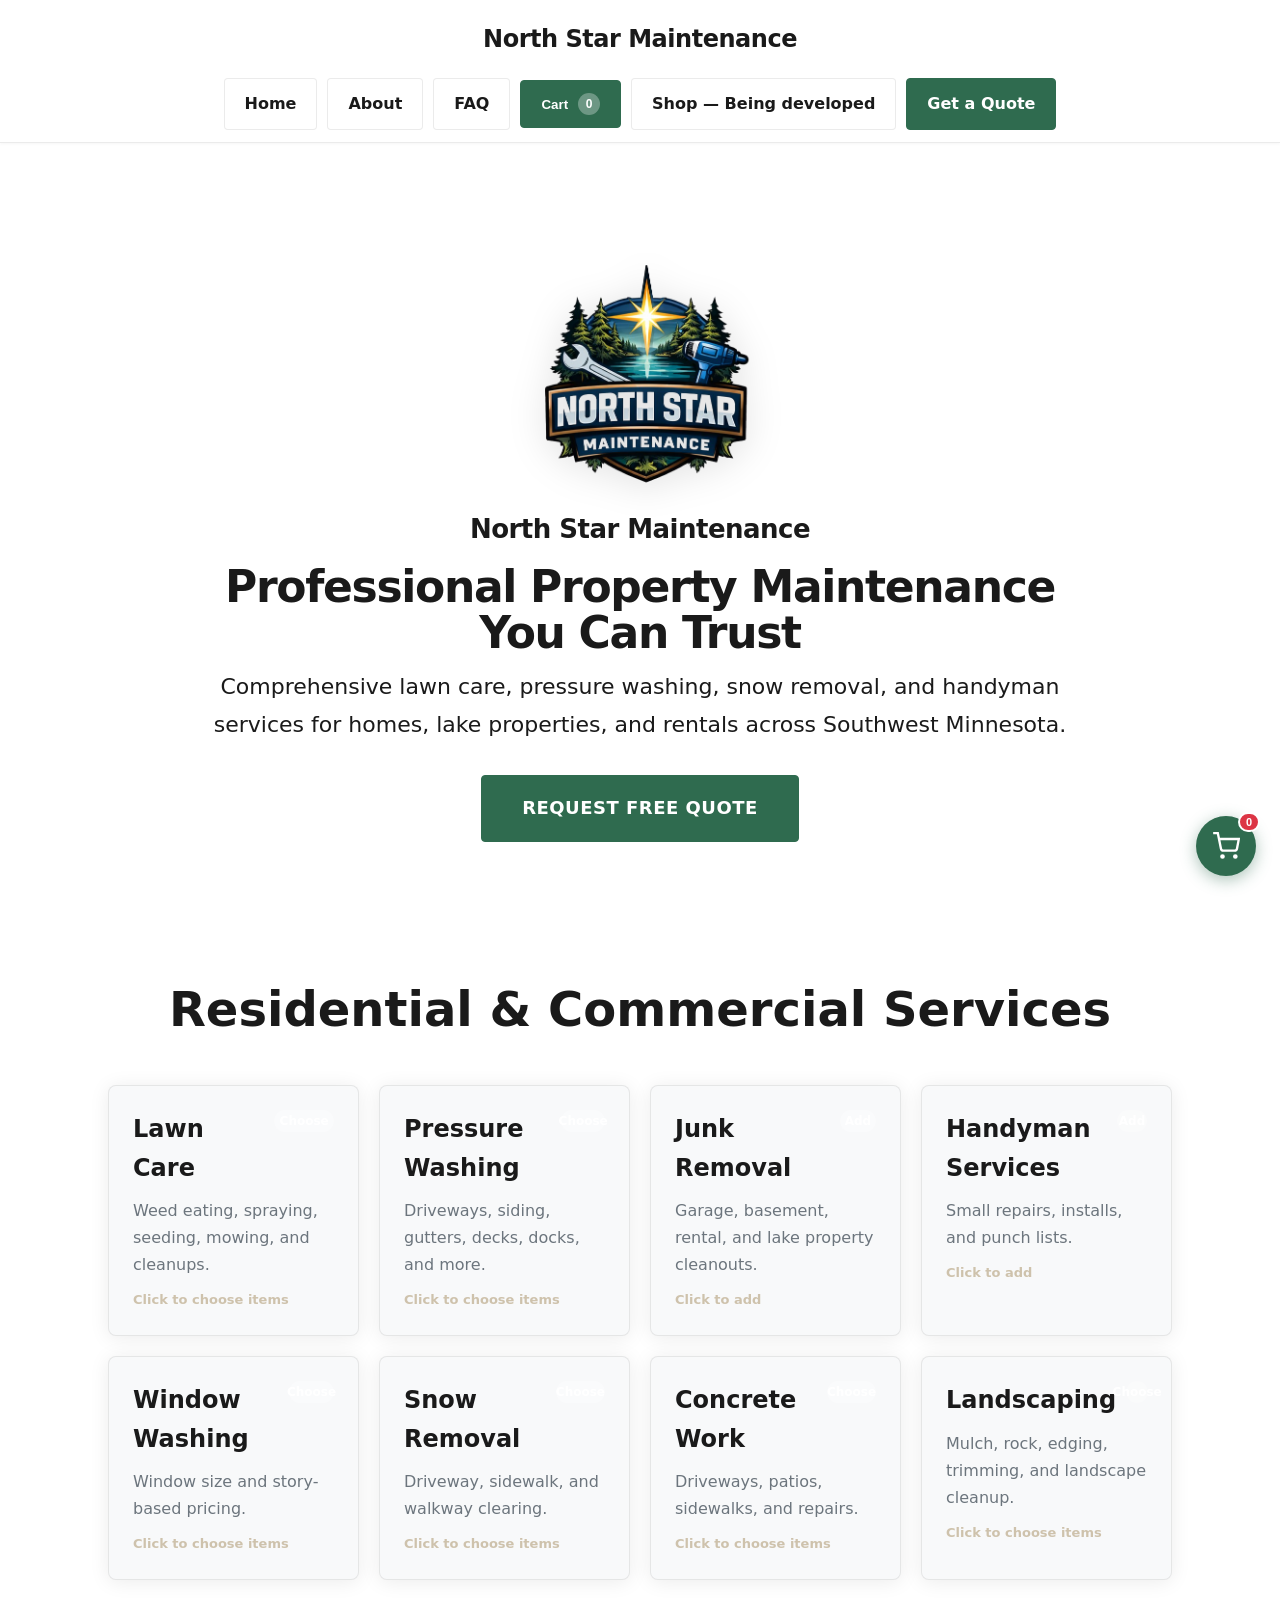
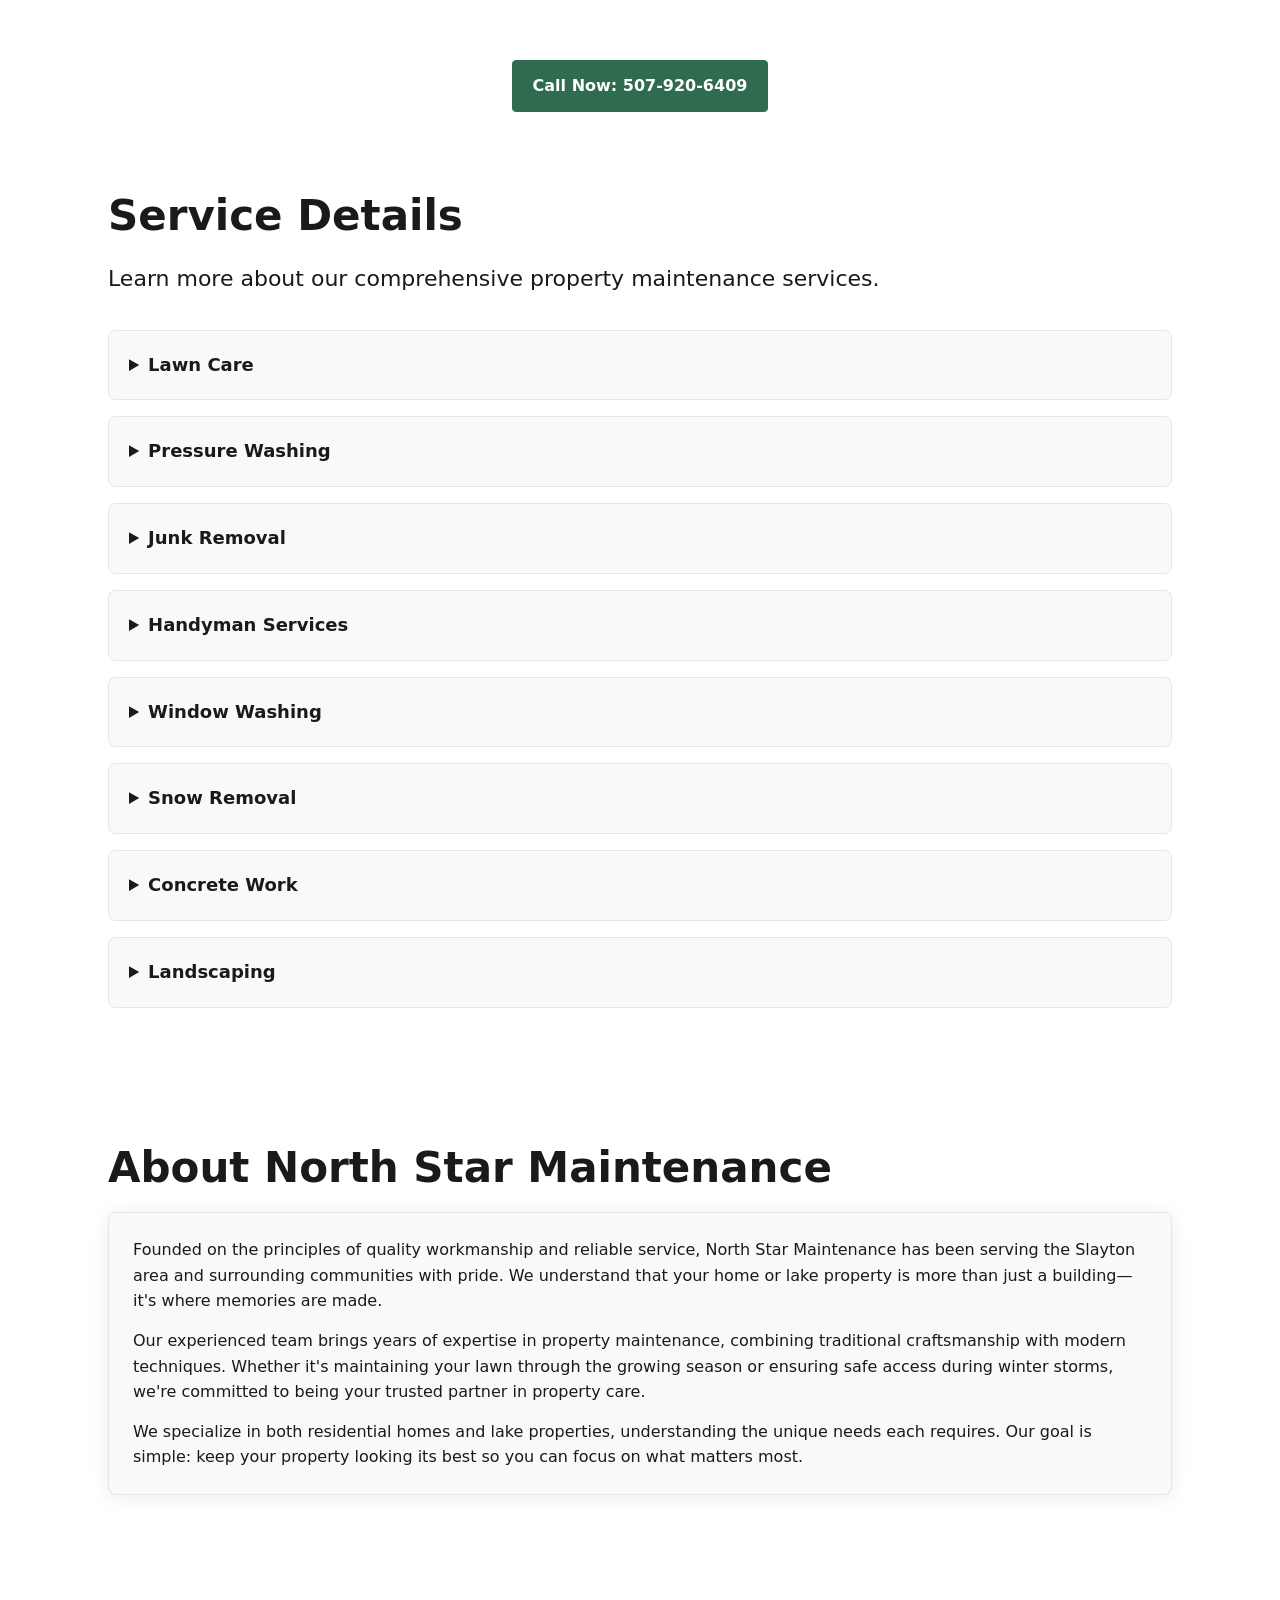
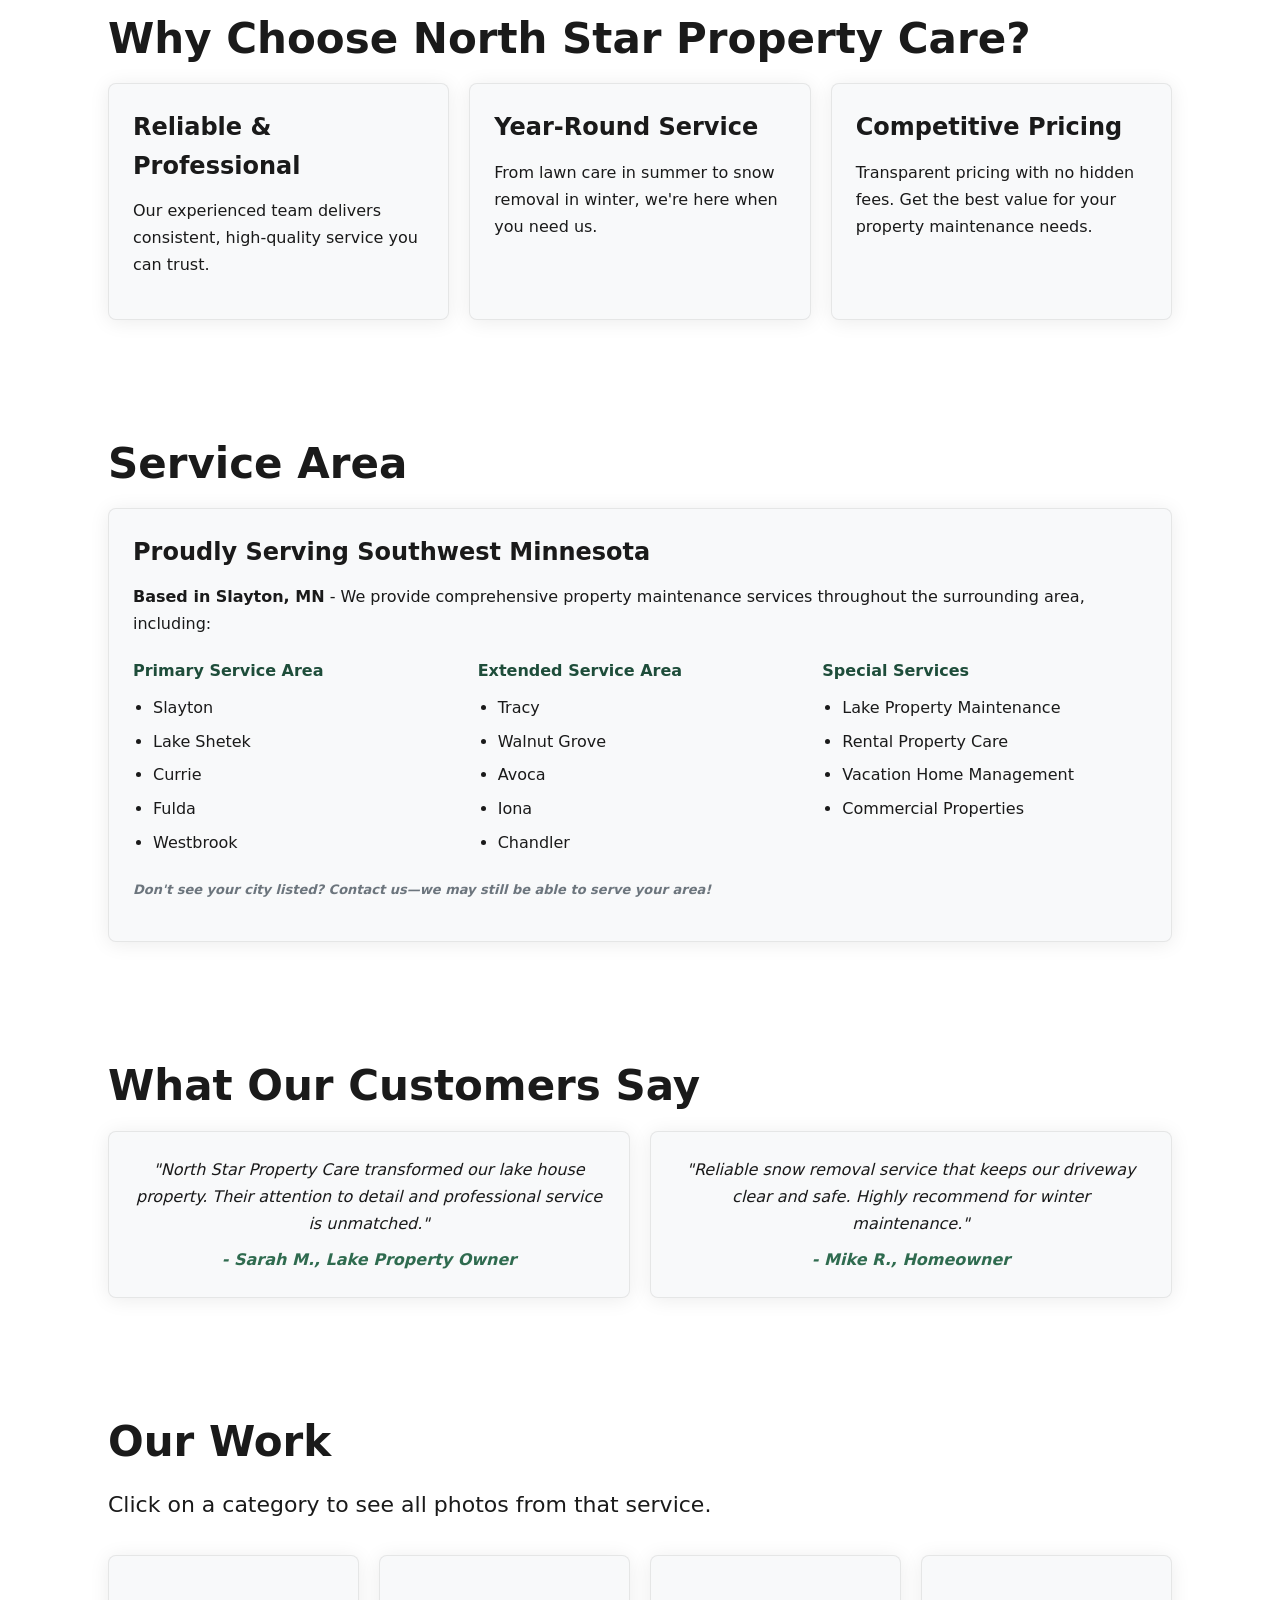
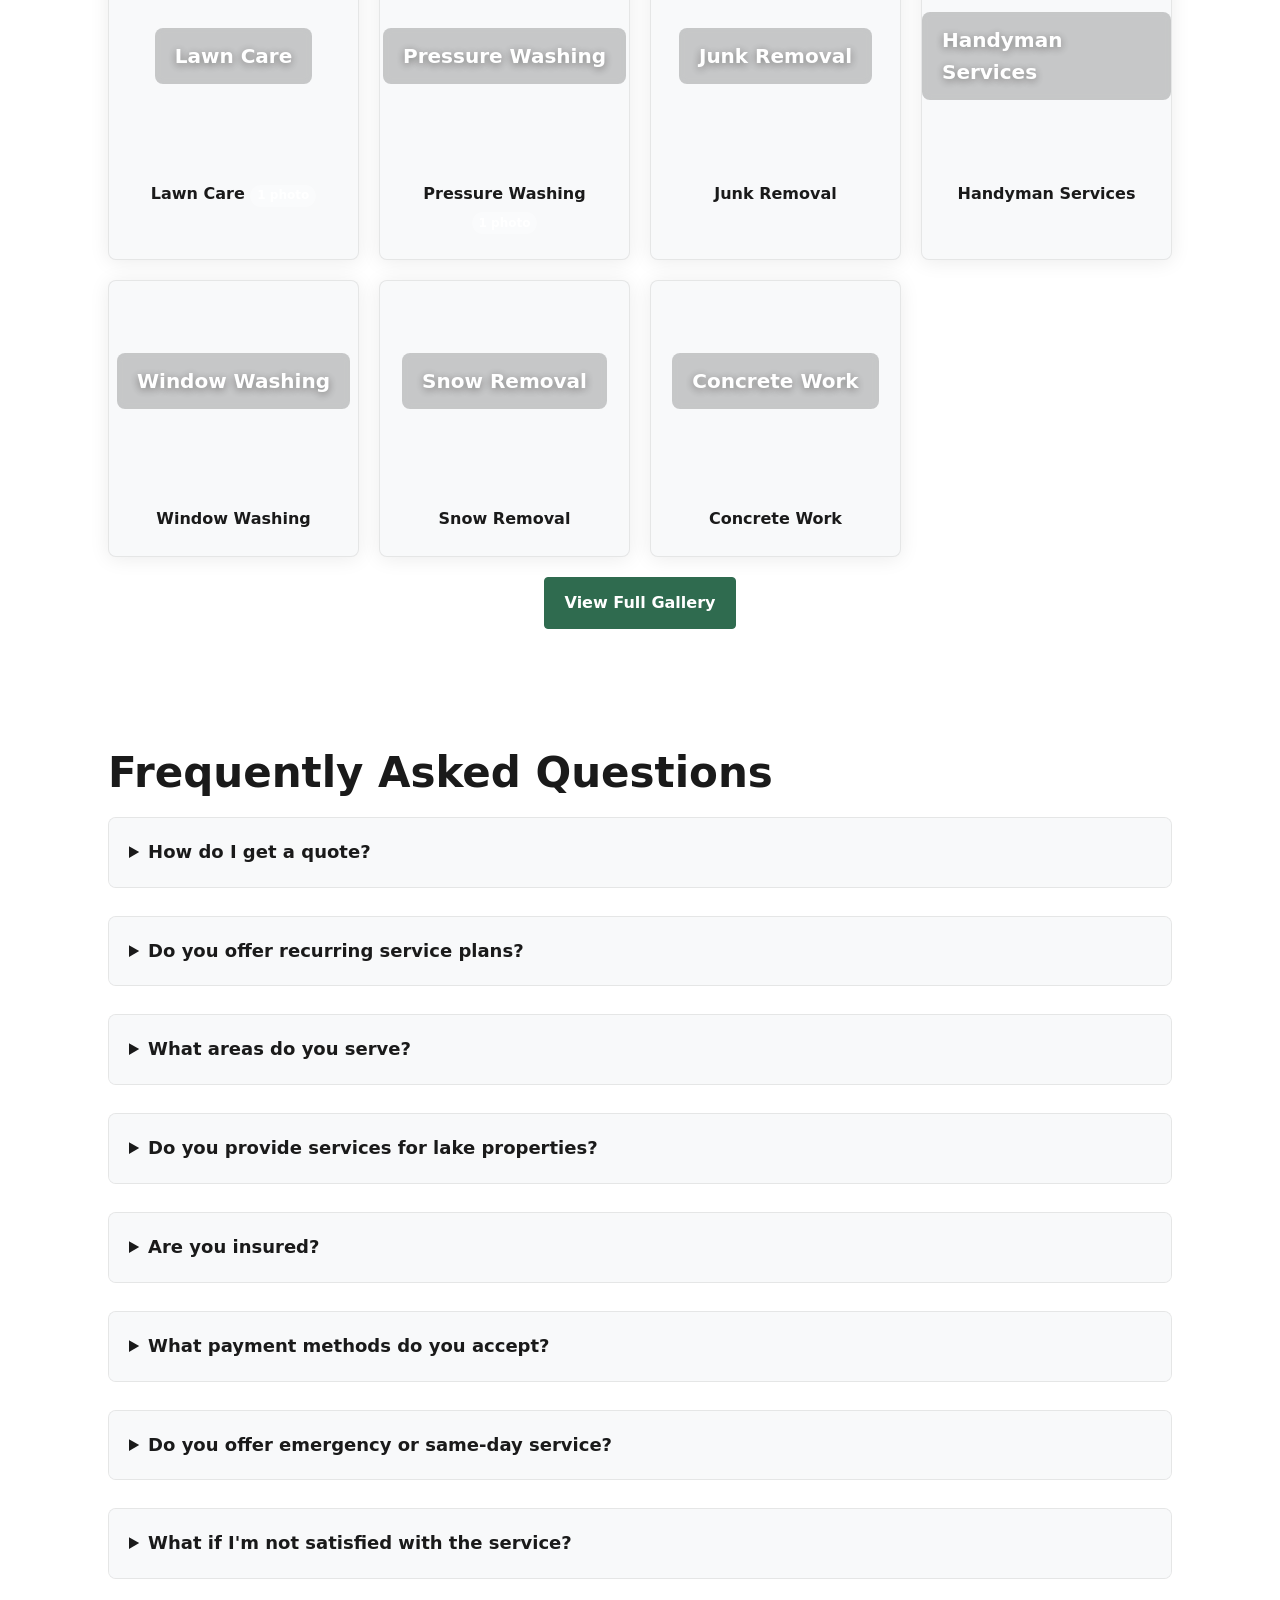
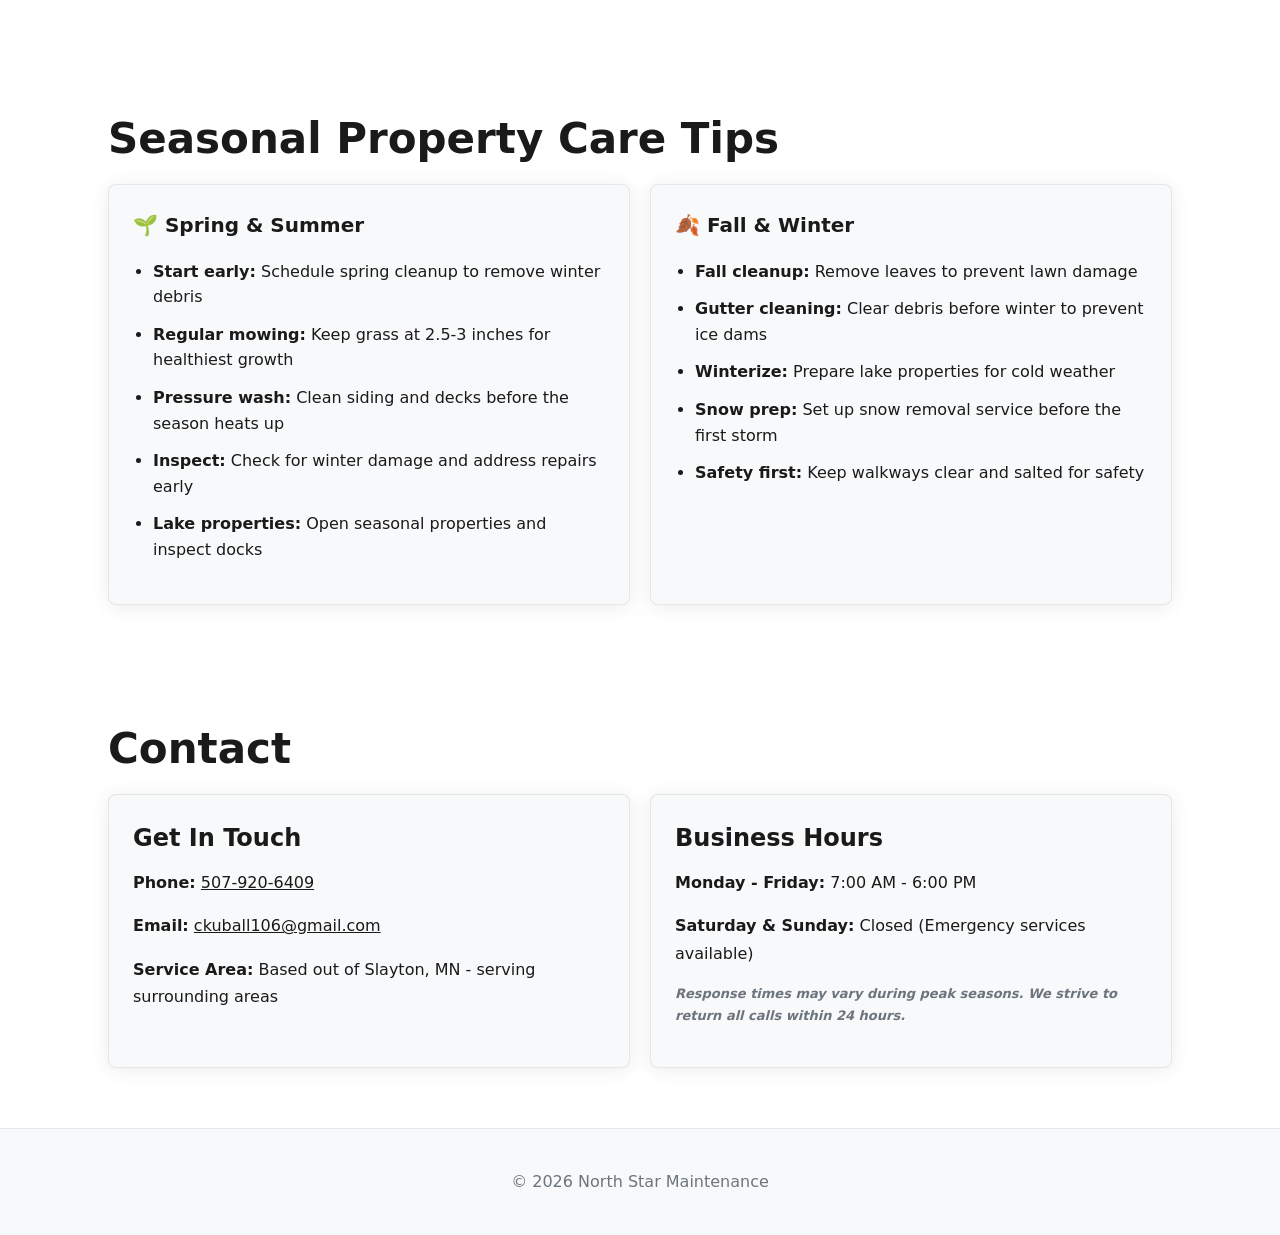
==== index.html @ 7f51f893 "Increase line item slots from 8 to 12" ====
<!doctype html>
<html lang="en">
<head>
  <meta charset="utf-8" />
  <meta name="viewport" content="width=device-width,initial-scale=1,maximum-scale=5,user-scalable=yes" />
  <title>North Star Maintenance</title>

  <link rel="stylesheet" href="./styles.css">
</head>
<body>

  <!-- PASTE YOUR HTML BODY CONTENT HERE -->
  <!-- Everything from <header> to </footer> -->
<header class="nav">
  <div class="wrap nav-inner">
    <a class="brand" href="index.html">
      <span>North Star Maintenance</span>
    </a>
    <button class="mobile-menu-btn" id="mobileMenuBtn" aria-label="Toggle menu">
      <span></span>
      <span></span>
      <span></span>
    </button>
  </div>
  <div class="wrap">
    <div class="nav-actions" id="navActions">
      <a class="btn" href="index.html">Home</a>
      <a class="btn" href="about.html">About</a>
      <a class="btn" href="faq.html">FAQ</a>
      <button class="btn" id="cartBtn" type="button">
        Cart <span class="badge" id="cartCount">0</span>
      </button>
      <span class="btn disabled" title="Shop temporarily unavailable">Shop — Being developed</span>
      <a class="btn primary" href="#services">Get a Quote</a>
    </div>
  </div>
</header>

<main class="wrap">
  <section class="hero">
    <div class="hero-brand">
      <img class="hero-logo" src="logo.png" alt="North Star Maintenance logo">
      <div class="hero-name">North Star Maintenance</div>
    </div>
    <h1>Professional Property Maintenance You Can Trust</h1>
    <p class="sub">
      Comprehensive lawn care, pressure washing, snow removal, and handyman services for homes, lake properties, and rentals across Southwest Minnesota.
    </p>
    <a class="btn primary cta-large" href="#services">Request Free Quote</a>
  </section>

  <section id="services">
    <h2 class="section-title">Residential & Commercial Services</h2>
    
    <div class="grid3">
      <div class="card service-card" data-service="Lawn Care" data-menu="lawn">
        <div class="service-top">
          <h3>Lawn Care</h3>
          <span class="badge">Choose</span>
        </div>
        <p class="service-desc">Weed eating, spraying, seeding, mowing, and cleanups.</p>
        <div class="service-hint">Click to choose items</div>
      </div>

      <div class="card service-card" data-service="Pressure Washing" data-menu="pressure">
        <div class="service-top">
          <h3>Pressure Washing</h3>
          <span class="badge">Choose</span>
        </div>
        <p class="service-desc">Driveways, siding, gutters, decks, docks, and more.</p>
        <div class="service-hint">Click to choose items</div>
      </div>

      <div class="card service-card" data-service="Junk Removal">
        <div class="service-top">
          <h3>Junk Removal</h3>
          <span class="badge">Add</span>
        </div>
        <p class="service-desc">Garage, basement, rental, and lake property cleanouts.</p>
        <div class="service-hint">Click to add</div>
      </div>

      <div class="card service-card" data-service="Handyman Services" data-requires-note="true">
        <div class="service-top">
          <h3>Handyman Services</h3>
          <span class="badge">Add</span>
        </div>
        <p class="service-desc">Small repairs, installs, and punch lists.</p>
        <div class="service-hint">Click to add</div>
      </div>

      <div class="card service-card" data-service="Window Washing" data-menu="windows">
        <div class="service-top">
          <h3>Window Washing</h3>
          <span class="badge">Choose</span>
        </div>
        <p class="service-desc">Window size and story-based pricing.</p>
        <div class="service-hint">Click to choose items</div>
      </div>

      <div class="card service-card" data-service="Snow Removal" data-menu="snow">
        <div class="service-top">
          <h3>Snow Removal</h3>
          <span class="badge">Choose</span>
        </div>
        <p class="service-desc">Driveway, sidewalk, and walkway clearing.</p>
        <div class="service-hint">Click to choose items</div>
      </div>

      <div class="card service-card" data-service="Concrete Work" data-menu="concrete">
        <div class="service-top">
          <h3>Concrete Work</h3>
          <span class="badge">Choose</span>
        </div>
        <p class="service-desc">Driveways, patios, sidewalks, and repairs.</p>
        <div class="service-hint">Click to choose items</div>
      </div>

      <div class="card service-card" data-service="Landscaping" data-menu="landscaping">
        <div class="service-top">
          <h3>Landscaping</h3>
          <span class="badge">Choose</span>
        </div>
        <p class="service-desc">Mulch, rock, edging, trimming, and landscape cleanup.</p>
        <div class="service-hint">Click to choose items</div>
      </div>
    </div>
  </section>

  <div class="wrap" style="text-align:center; padding:20px 0;">
    <a href="tel:507-920-6409" class="btn primary">Call Now: 507-920-6409</a>
  </div>

  <section id="service-details">
    <h2>Service Details</h2>
    <p class="sub">Learn more about our comprehensive property maintenance services.</p>
    
    <details class="service-detail">
      <summary>Lawn Care</summary>
      <div class="detail-content">
        <p>Our lawn care services are designed to keep your property looking pristine throughout the growing season. We offer:</p>
        <ul>
          <li><strong>Weed Eating:</strong> Precise trimming around edges, trees, docks, and hard-to-reach areas to maintain clean lines. <span class="muted">Starting at $35</span></li>
          <li><strong>Spraying:</strong> Targeted weed control and fertilization to promote healthy turf growth. <span class="muted">Starting at $45</span></li>
          <li><strong>Seeding:</strong> Overseeding and patch repair to thicken and improve your lawn's appearance. <span class="muted">Starting at $85</span></li>
          <li><strong>Mowing:</strong> Professional mowing with optional edging for a polished finish.</li>
          <li><strong>Trimming & Edging:</strong> Crisp lines along sidewalks, driveways, and landscaping beds. <span class="muted">Starting at $30</span></li>
          <li><strong>Spring/Fall Cleanup:</strong> Removal of leaves, sticks, and seasonal debris. <span class="muted">Starting at $120</span></li>
        </ul>
      </div>
    </details>

    <details class="service-detail">
      <summary>Pressure Washing</summary>
      <div class="detail-content">
        <p>Restore the beauty of your property's exterior surfaces with our professional pressure washing services:</p>
        <ul>
          <li><strong>Driveway Washing:</strong> Remove dirt, oil stains, and grime from concrete and asphalt surfaces.</li>
          <li><strong>House Washing:</strong> Gentle cleaning of siding to remove dirt and mildew buildup.</li>
          <li><strong>Gutter Cleaning:</strong> Clear leaves and debris to prevent water damage and maintain proper drainage.</li>
          <li><strong>Deck/Patio Washing:</strong> Refresh outdoor living spaces for a clean, inviting appearance.</li>
          <li><strong>Sidewalks & Steps:</strong> Improve safety and appearance of walkways.</li>
          <li><strong>Dock/Boathouse Washing:</strong> Specialized cleaning for lakefront properties.</li>
        </ul>
      </div>
    </details>

    <details class="service-detail">
      <summary>Junk Removal</summary>
      <div class="detail-content">
        <p>We provide efficient junk removal services for residential and commercial properties:</p>
        <ul>
          <li><strong>Garage Cleanouts:</strong> Clear out accumulated items and create organized storage space.</li>
          <li><strong>Basement Cleanouts:</strong> Remove clutter and prepare spaces for better use.</li>
          <li><strong>Rental Property Cleanouts:</strong> Thorough cleaning between tenants.</li>
          <li><strong>Lake Property Cleanouts:</strong> Specialized service for seasonal and year-round lake homes.</li>
        </ul>
        <p>Available in multiple load sizes: Small Load ($125), ¼ Truck ($195), ½ Truck ($325), ¾ Truck ($475), Full Truck ($625).</p>
      </div>
    </details>

    <details class="service-detail">
      <summary>Handyman Services</summary>
      <div class="detail-content">
        <p>Our skilled handymen handle a wide range of repair and installation projects:</p>
        <ul>
          <li><strong>Small Repairs:</strong> Fix leaky faucets, doors, windows, and other household issues.</li>
          <li><strong>Installations:</strong> Shelves, fixtures, hardware, and home improvements.</li>
          <li><strong>Punch Lists:</strong> Complete final touches on new construction or renovations.</li>
        </ul>
        <p>Please provide details of your project when requesting a quote.</p>
      </div>
    </details>

    <details class="service-detail">
      <summary>Window Washing</summary>
      <div class="detail-content">
        <p>Crystal clear windows enhance your home's appearance and let in more natural light:</p>
        <ul>
          <li><strong>Interior & Exterior Cleaning:</strong> Thorough cleaning of all window surfaces.</li>
          <li><strong>Screen Cleaning:</strong> Remove dust and debris from window screens.</li>
          <li><strong>Track Cleaning:</strong> Clear tracks and frames for smooth operation.</li>
        </ul>
        <p>Pricing based on window size and story: Small ($8-12), Medium ($12-16), Large/Picture ($18-26).</p>
      </div>
    </details>

    <details class="service-detail">
      <summary>Snow Removal</summary>
      <div class="detail-content">
        <p>Keep your property safe and accessible during winter with our snow removal services:</p>
        <ul>
          <li><strong>Driveway Clearing:</strong> Prompt removal of snow to ensure safe access.</li>
          <li><strong>Sidewalk Clearing:</strong> Clear pathways for pedestrian safety.</li>
          <li><strong>Salting:</strong> Apply ice melt to prevent slippery conditions.</li>
        </ul>
        <p>Starting prices: Driveway ($50), Sidewalks ($30), Salting ($25).</p>
      </div>
    </details>

    <details class="service-detail">
      <summary>Concrete Work</summary>
      <div class="detail-content">
        <p>Professional concrete services for residential and commercial properties:</p>
        <ul>
          <li><strong>Driveway Installation:</strong> New concrete driveways with proper grading and reinforcement. <span class="muted">Starting at $9/sq ft</span></li>
          <li><strong>Patio Installation:</strong> Custom concrete patios for outdoor living spaces. <span class="muted">Starting at $10/sq ft</span></li>
          <li><strong>Sidewalk Installation:</strong> Durable sidewalks and walkways. <span class="muted">Starting at $8/sq ft</span></li>
          <li><strong>Concrete Repair:</strong> Fix cracks, chips, and damaged sections. <span class="muted">Starting at $7/sq ft</span></li>
          <li><strong>Concrete Sealing:</strong> Apply protective sealant to help prevent moisture damage, stains, and surface wear. <span class="muted">Starting at $2/sq ft</span></li>
          <li><strong>Concrete Overlay:</strong> Apply decorative overlay to existing concrete surfaces. <span class="muted">Starting at $12/sq ft</span></li>
          <li><strong>Steps/Stairs:</strong> Safe and sturdy concrete steps and stairways. <span class="muted">Starting at $15/sq ft</span></li>
        </ul>
        <p>Pricing varies by project size and scope. Contact us for a detailed quote based on your specific needs.</p>
      </div>
    </details>

    <details class="service-detail">
      <summary>Landscaping</summary>
      <div class="detail-content">
        <p>Enhance curb appeal and keep your property looking clean with our landscaping services:</p>
        <ul>
          <li><strong>Mulch Installation:</strong> Fresh mulch installation in flower and landscape beds. <span class="muted">Starting at $180</span></li>
          <li><strong>Rock Installation:</strong> Decorative rock installs for low-maintenance bed coverage. <span class="muted">Starting at $250</span></li>
          <li><strong>Bed Edging:</strong> Sharp, defined edges for beds and borders. <span class="muted">Starting at $120</span></li>
          <li><strong>Shrub Trimming:</strong> Shape and trim shrubs to keep plants healthy and neat. <span class="muted">Starting at $95</span></li>
          <li><strong>Bush / Shrub Removal:</strong> Remove overgrown or unwanted shrubs with cleanup included. <span class="muted">Starting at $140</span></li>
          <li><strong>Small Tree Trimming:</strong> Prune and shape smaller trees for safety and appearance. <span class="muted">Starting at $125</span></li>
          <li><strong>Landscape Cleanup:</strong> Remove leaves, sticks, and debris from beds, walkways, and hardscape. <span class="muted">Starting at $110</span></li>
        </ul>
        <p>Pricing varies based on bed size, material type, and plant density. Contact us for a detailed quote.</p>
      </div>
    </details>
  </section>

  <section id="about">
    <h2>About North Star Maintenance</h2>
    <div class="card">
      <p>Founded on the principles of quality workmanship and reliable service, North Star Maintenance has been serving the Slayton area and surrounding communities with pride. We understand that your home or lake property is more than just a building—it's where memories are made.</p>
      <p>Our experienced team brings years of expertise in property maintenance, combining traditional craftsmanship with modern techniques. Whether it's maintaining your lawn through the growing season or ensuring safe access during winter storms, we're committed to being your trusted partner in property care.</p>
      <p>We specialize in both residential homes and lake properties, understanding the unique needs each requires. Our goal is simple: keep your property looking its best so you can focus on what matters most.</p>
    </div>
  </section>

  <section id="why-choose">
    <h2>Why Choose North Star Property Care?</h2>
    <div class="grid3">
      <div class="card">
        <h3>Reliable & Professional</h3>
        <p>Our experienced team delivers consistent, high-quality service you can trust.</p>
      </div>
      <div class="card">
        <h3>Year-Round Service</h3>
        <p>From lawn care in summer to snow removal in winter, we're here when you need us.</p>
      </div>
      <div class="card">
        <h3>Competitive Pricing</h3>
        <p>Transparent pricing with no hidden fees. Get the best value for your property maintenance needs.</p>
      </div>
    </div>
  </section>

  <section id="service-area">
    <h2>Service Area</h2>
    <div class="card">
      <h3 style="margin-top:0">Proudly Serving Southwest Minnesota</h3>
      <p><strong>Based in Slayton, MN</strong> - We provide comprehensive property maintenance services throughout the surrounding area, including:</p>
      <div class="grid3" style="margin-top:20px">
        <div>
          <h4 style="color: var(--brand2); margin: 0 0 8px 0;">Primary Service Area</h4>
          <ul style="margin:0; padding-left: 20px;">
            <li>Slayton</li>
            <li>Lake Shetek</li>
            <li>Currie</li>
            <li>Fulda</li>
            <li>Westbrook</li>
          </ul>
        </div>
        <div>
          <h4 style="color: var(--brand2); margin: 0 0 8px 0;">Extended Service Area</h4>
          <ul style="margin:0; padding-left: 20px;">
            <li>Tracy</li>
            <li>Walnut Grove</li>
            <li>Avoca</li>
            <li>Iona</li>
            <li>Chandler</li>
          </ul>
        </div>
        <div>
          <h4 style="color: var(--brand2); margin: 0 0 8px 0;">Special Services</h4>
          <ul style="margin:0; padding-left: 20px;">
            <li>Lake Property Maintenance</li>
            <li>Rental Property Care</li>
            <li>Vacation Home Management</li>
            <li>Commercial Properties</li>
          </ul>
        </div>
      </div>
      <p style="margin-top:20px; font-style:italic;" class="muted">Don't see your city listed? Contact us—we may still be able to serve your area!</p>
    </div>
  </section>

  <section id="testimonials">
    <h2>What Our Customers Say</h2>
    <div class="grid2">
      <div class="card testimonial">
        <p>"North Star Property Care transformed our lake house property. Their attention to detail and professional service is unmatched."</p>
        <cite>- Sarah M., Lake Property Owner</cite>
      </div>
      <div class="card testimonial">
        <p>"Reliable snow removal service that keeps our driveway clear and safe. Highly recommend for winter maintenance."</p>
        <cite>- Mike R., Homeowner</cite>
      </div>
    </div>
  </section>

  <section id="gallery">
    <h2>Our Work</h2>
    <p class="sub">Click on a category to see all photos from that service.</p>
    <div class="grid3" id="galleryGrid">
      <!-- Category cards load dynamically here -->
    </div>
    <div style="text-align:center; margin-top:20px;">
      <a href="gallery.html" class="btn primary">View Full Gallery</a>
    </div>
  </section>

  <section id="faq">
    <h2>Frequently Asked Questions</h2>
    <div class="faq-list">
      <details class="service-detail">
        <summary>How do I get a quote?</summary>
        <div class="detail-content">
          <p>Getting a quote is easy! Simply select the services you need from our Services section, add them to your cart, and submit a quote request. You can also call us directly at <a href="tel:507-920-6409">507-920-6409</a> to discuss your needs.</p>
        </div>
      </details>

      <details class="service-detail">
        <summary>Do you offer recurring service plans?</summary>
        <div class="detail-content">
          <p>Yes! We offer weekly, bi-weekly, and monthly service plans for lawn care and other maintenance services. Recurring plans come with discounted rates—up to 15% off for weekly service.</p>
        </div>
      </details>

      <details class="service-detail">
        <summary>What areas do you serve?</summary>
        <div class="detail-content">
          <p>We're based in Slayton, MN and serve the surrounding communities including Lake Shetek, Currie, Fulda, Westbrook, Tracy, and more. Contact us to confirm service availability in your area.</p>
        </div>
      </details>

      <details class="service-detail">
        <summary>Do you provide services for lake properties?</summary>
        <div class="detail-content">
          <p>Absolutely! We specialize in lake property maintenance including dock washing, shoreline cleanup, seasonal opening/closing services, and regular upkeep for vacation homes.</p>
        </div>
      </details>

      <details class="service-detail">
        <summary>Are you insured?</summary>
        <div class="detail-content">
          <p>Yes, North Star Maintenance is fully insured for your peace of mind. We take safety seriously and maintain comprehensive liability coverage.</p>
        </div>
      </details>

      <details class="service-detail">
        <summary>What payment methods do you accept?</summary>
        <div class="detail-content">
          <p>We accept cash, checks, and major credit cards. Payment is typically due upon completion of service, though we can arrange other terms for recurring customers.</p>
        </div>
      </details>

      <details class="service-detail">
        <summary>Do you offer emergency or same-day service?</summary>
        <div class="detail-content">
          <p>We understand emergencies happen! While we can't always guarantee same-day service, we do our best to accommodate urgent requests. Call us at <a href="tel:507-920-6409">507-920-6409</a> and we'll work with you.</p>
        </div>
      </details>

      <details class="service-detail">
        <summary>What if I'm not satisfied with the service?</summary>
        <div class="detail-content">
          <p>Your satisfaction is our priority. If you're not completely happy with our work, please let us know within 48 hours and we'll make it right—guaranteed.</p>
        </div>
      </details>
    </div>
  </section>

  <section id="seasonal-tips">
    <h2>Seasonal Property Care Tips</h2>
    <div class="grid2">
      <div class="card">
        <h3>🌱 Spring & Summer</h3>
        <ul>
          <li><strong>Start early:</strong> Schedule spring cleanup to remove winter debris</li>
          <li><strong>Regular mowing:</strong> Keep grass at 2.5-3 inches for healthiest growth</li>
          <li><strong>Pressure wash:</strong> Clean siding and decks before the season heats up</li>
          <li><strong>Inspect:</strong> Check for winter damage and address repairs early</li>
          <li><strong>Lake properties:</strong> Open seasonal properties and inspect docks</li>
        </ul>
      </div>
      <div class="card">
        <h3>🍂 Fall & Winter</h3>
        <ul>
          <li><strong>Fall cleanup:</strong> Remove leaves to prevent lawn damage</li>
          <li><strong>Gutter cleaning:</strong> Clear debris before winter to prevent ice dams</li>
          <li><strong>Winterize:</strong> Prepare lake properties for cold weather</li>
          <li><strong>Snow prep:</strong> Set up snow removal service before the first storm</li>
          <li><strong>Safety first:</strong> Keep walkways clear and salted for safety</li>
        </ul>
      </div>
    </div>
  </section>

  <!-- Service selection modal -->
  <div class="modal-backdrop" id="modalBackdrop"></div>

  <div class="modal" id="serviceModal">
    <div class="modal-head">
      <b id="modalTitle">Choose items</b>
      <button class="iconbtn" id="modalClose" title="Close - your selections will be saved in the cart">✕</button>
    </div>
    <div class="modal-body">
      <p class="muted" id="modalSubtitle"></p>
      <div class="modal-grid" id="modalGrid"></div>
    </div>
    <div class="modal-foot">
      <div class="muted">You can add multiple items.</div>
      <button class="btn" id="modalViewCart">View Cart</button>
    </div>
  </div>

  <!-- Quote Request Modal -->
  <div class="modal" id="quoteModal">
    <div class="modal-head">
      <b>Request a Quote</b>
      <button class="iconbtn" id="quoteClose" title="Close quote form">✕</button>
    </div>
    <div class="modal-body">
      <form id="quoteForm" action="https://formspree.io/f/mdapogko" method="POST">
        <div class="form-group">
          <label for="qFirstName">First Name *</label>
          <input type="text" id="qFirstName" name="first_name" required>
        </div>
        <div class="form-group">
          <label for="qLastName">Last Name *</label>
          <input type="text" id="qLastName" name="last_name" required>
        </div>
        <div class="form-group">
          <label for="qPhone">Phone *</label>
          <input type="tel" id="qPhone" name="phone" required>
        </div>
        <div class="form-group">
          <label for="qEmail">Email</label>
          <input type="email" id="qEmail" name="email">
        </div>
        <div class="form-group">
          <label for="qAddress">Address</label>
          <input type="text" id="qAddress" name="address">
        </div>
        <div class="form-group">
          <label for="qCity">City</label>
          <input type="text" id="qCity" name="city">
        </div>
        <div class="form-group">
          <label for="qState">State</label>
          <input type="text" id="qState" name="state">
        </div>
        <div class="form-group">
          <label for="qDate">Preferred Service Date *</label>
          <input type="date" id="qDate" name="preferred_date" required>
        </div>
        <div class="form-group">
          <label for="qTime">Preferred Time</label>
          <select id="qTime" name="preferred_time">
            <option value="">Any time</option>
            <option value="Morning (8am–12pm)">Morning (8am–12pm)</option>
            <option value="Afternoon (12pm–5pm)">Afternoon (12pm–5pm)</option>
            <option value="Evening (5pm–7pm)">Evening (5pm–7pm)</option>
          </select>
        </div>
        <div class="form-group">
          <label for="qExtra">Extra Notes</label>
          <textarea id="qExtra" name="extra"></textarea>
        </div>
        <!-- Hidden fields -->
        <input type="hidden" name="cart" id="cartData">
        <input type="hidden" name="name" id="qName">
        <input type="hidden" name="estimated_total" id="hiddenTotal">
        <!-- Line item fields for each service (1-8) -->
        <input type="hidden" name="name_1" id="hiddenName1">
        <input type="hidden" name="qty_1" id="hiddenQty1">
        <input type="hidden" name="price_1" id="hiddenPrice1">
        <input type="hidden" name="name_2" id="hiddenName2">
        <input type="hidden" name="qty_2" id="hiddenQty2">
        <input type="hidden" name="price_2" id="hiddenPrice2">
        <input type="hidden" name="name_3" id="hiddenName3">
        <input type="hidden" name="qty_3" id="hiddenQty3">
        <input type="hidden" name="price_3" id="hiddenPrice3">
        <input type="hidden" name="name_4" id="hiddenName4">
        <input type="hidden" name="qty_4" id="hiddenQty4">
        <input type="hidden" name="price_4" id="hiddenPrice4">
        <input type="hidden" name="name_5" id="hiddenName5">
        <input type="hidden" name="qty_5" id="hiddenQty5">
        <input type="hidden" name="price_5" id="hiddenPrice5">
        <input type="hidden" name="name_6" id="hiddenName6">
        <input type="hidden" name="qty_6" id="hiddenQty6">
        <input type="hidden" name="price_6" id="hiddenPrice6">
        <input type="hidden" name="name_7" id="hiddenName7">
        <input type="hidden" name="qty_7" id="hiddenQty7">
        <input type="hidden" name="price_7" id="hiddenPrice7">
        <input type="hidden" name="name_8" id="hiddenName8">
        <input type="hidden" name="qty_8" id="hiddenQty8">
        <input type="hidden" name="price_8" id="hiddenPrice8">
        <input type="hidden" name="name_9" id="hiddenName9">
        <input type="hidden" name="qty_9" id="hiddenQty9">
        <input type="hidden" name="price_9" id="hiddenPrice9">
        <input type="hidden" name="name_10" id="hiddenName10">
        <input type="hidden" name="qty_10" id="hiddenQty10">
        <input type="hidden" name="price_10" id="hiddenPrice10">
        <input type="hidden" name="name_11" id="hiddenName11">
        <input type="hidden" name="qty_11" id="hiddenQty11">
        <input type="hidden" name="price_11" id="hiddenPrice11">
        <input type="hidden" name="name_12" id="hiddenName12">
        <input type="hidden" name="qty_12" id="hiddenQty12">
        <input type="hidden" name="price_12" id="hiddenPrice12">
      </form>

      <!-- Success screen shown after submission -->
      <div id="quoteSuccess" style="display:none; text-align:center; padding:24px 12px">
        <div style="font-size:52px; margin-bottom:10px">✅</div>
        <h3 style="margin:0 0 8px">Request Sent!</h3>
        <p id="quoteSuccessMsg" style="margin:0 0 12px; color:var(--muted)">We'll reach out soon to confirm your appointment.</p>
        <a id="jobberContinueBtn" href="#" target="_blank" rel="noopener noreferrer" class="btn" style="display:none; margin-bottom:12px; text-decoration:none">Continue in Jobber</a>
        <br>
        <a id="addToCalBtn" href="#" target="_blank" rel="noopener noreferrer" class="btn primary" style="display:inline-block; margin-bottom:14px; text-decoration:none">📅 Add to Google Calendar</a>
        <br>
        <button class="btn" id="quoteDoneBtn">Done</button>
      </div>
    </div>
    <div class="modal-foot" id="quoteModalFoot">
      <button class="btn" id="quoteCancel">Cancel</button>
      <button class="btn primary" type="submit" form="quoteForm" id="quoteSubmitBtn">Send Request</button>
    </div>
  </div>

  <!-- Note Modal -->
  <!-- Yard Size Modal (shown before frequency for mowing) -->
  <div class="modal" id="yardModal">
    <div class="modal-head">
      <b id="yardTitle">Select Yard Size</b>
      <button class="iconbtn" id="yardClose" title="Close">✕</button>
    </div>
    <div class="modal-body">
      <p class="muted" id="yardSubtitle">Tell us the approximate yard size.</p>
      <div class="yard-options" id="yardOptions">
        <button class="btn yard-btn" data-yard="Small" data-price="45">
          <div>Small <span class="badge">$45</span></div>
          <div class="muted" style="font-size:12px; margin-top:6px">Approx. &lt; 0.25 acres</div>
        </button>

        <button class="btn yard-btn" data-yard="Medium" data-price="65">
          <div>Medium <span class="badge">$65</span></div>
          <div class="muted" style="font-size:12px; margin-top:6px">Approx. 0.25–0.75 acres</div>
        </button>

        <button class="btn yard-btn" data-yard="Large" data-price="95">
          <div>Large <span class="badge">$95</span></div>
          <div class="muted" style="font-size:12px; margin-top:6px">Approx. 0.75–1.5 acres</div>
        </button>

        <button class="btn yard-btn" data-yard="Extra Large" data-price="140">
          <div>Extra Large <span class="badge">$140</span></div>
          <div class="muted" style="font-size:12px; margin-top:6px">Approx. &gt; 1.5 acres</div>
        </button>
      </div>
    </div>
    <div class="modal-foot">
      <button class="btn" id="yardCancel">Cancel</button>
    </div>
  </div>

  <!-- Frequency Modal (for services like Mowing) -->
  <div class="modal" id="freqModal">
    <div class="modal-head">
      <b id="freqTitle">Select Frequency</b>
      <button class="iconbtn" id="freqClose" title="Close">✕</button>
    </div>
    <div class="modal-body">
      <p class="muted" id="freqSubtitle">Choose how often you'd like this service.</p>
      <div class="freq-options" id="freqOptions">
        <button class="btn freq-btn" data-frequency="One Time">One Time</button>

        <button class="btn freq-btn" data-frequency="Weekly">
          <div>Weekly <span class="badge">15% off</span></div>
          <div class="muted" style="font-size:12px; margin-top:6px">Recommended for regular upkeep</div>
        </button>

        <button class="btn freq-btn" data-frequency="Bi-Weekly">
          <div>Bi-Weekly <span class="badge">10% off</span></div>
          <div class="muted" style="font-size:12px; margin-top:6px">Good balance between service and cost</div>
        </button>

        <button class="btn freq-btn" data-frequency="Monthly">Monthly</button>
      </div>
    </div>
    <div class="modal-foot">
      <button class="btn" id="freqCancel">Cancel</button>
    </div>
  </div>

  <!-- Add-ons Modal (weed cutting, spraying, seeding) -->
  <div class="modal" id="addonsModal">
    <div class="modal-head">
      <b id="addonsTitle">Add-ons for Mowing</b>
      <button class="iconbtn" id="addonsClose" title="Close">✕</button>
    </div>
    <div class="modal-body">
      <p class="muted">Select any additional services you'd like added to this mowing visit.</p>
      <div class="addons-list" id="addonsList">
        <label class="addon-row"><input type="checkbox" class="addon-checkbox" data-addon="Weed Eating" data-price="25"> Weed Eating <span class="badge">$25</span></label>
        <label class="addon-row"><input type="checkbox" class="addon-checkbox" data-addon="Spraying" data-price="30"> Spraying <span class="badge">$30</span></label>
        <label class="addon-row"><input type="checkbox" class="addon-checkbox" data-addon="Seeding" data-price="50"> Seeding <span class="badge">$50</span></label>
      </div>
    </div>
    <div class="modal-foot">
      <button class="btn" id="addonsCancel">Skip</button>
      <button class="btn primary" id="addonsConfirm">Add Selected</button>
    </div>
  </div>

  <!-- Square Footage Modal (for concrete work) -->
  <div class="modal" id="sqftModal">
    <div class="modal-head">
      <b id="sqftTitle">Square Footage (Optional)</b>
      <button class="iconbtn" id="sqftClose" title="Close">✕</button>
    </div>
    <div class="modal-body">
      <p class="muted" id="sqftSubtitle">Provide approximate square footage to help us give you a more accurate estimate.</p>
      <div class="form-group">
        <label for="sqftInput">Square Footage (optional)</label>
        <input type="number" id="sqftInput" placeholder="e.g., 500" min="0" style="padding:12px; border-radius:8px; border:1px solid var(--line); background:rgba(255,255,255,.04); color:var(--text); width:100%; font-size:16px;">
        <div class="muted" style="margin-top:8px; font-size:13px;">You can skip this and we'll estimate based on your project details.</div>
      </div>
    </div>
    <div class="modal-foot">
      <button class="btn" id="sqftSkip">Skip</button>
      <button class="btn primary" id="sqftConfirm">Add to Cart</button>
    </div>
  </div>

  <!-- Driveway Size Modal -->
  <div class="modal" id="driveModal">
    <div class="modal-head">
      <b>Driveway Washing — Select Size</b>
      <button class="iconbtn" id="driveClose" title="Close">✕</button>
    </div>
    <div class="modal-body">
      <p class="muted" style="margin-bottom:14px">Choose the option that best matches your driveway. These are starting estimates — final price confirmed on-site.</p>
      <div class="yard-options" id="driveOptions">
        <button class="btn drive-btn" data-size="Single-Car" data-price="60">
          <div>Single-Car <span class="badge">~$60</span></div>
          <div class="muted" style="font-size:12px; margin-top:6px">1 lane wide · approx. 200–400 sq ft</div>
        </button>
        <button class="btn drive-btn" data-size="Double-Car" data-price="90">
          <div>Double-Car <span class="badge">~$90</span></div>
          <div class="muted" style="font-size:12px; margin-top:6px">2 lanes wide · approx. 400–700 sq ft</div>
        </button>
        <button class="btn drive-btn" data-size="Triple-Car / Large" data-price="140">
          <div>Triple-Car / Large <span class="badge">~$140</span></div>
          <div class="muted" style="font-size:12px; margin-top:6px">3 lanes or long run · approx. 700–1,200 sq ft</div>
        </button>
        <button class="btn drive-btn" data-size="Extra Large / Estate" data-price="200">
          <div>Extra Large / Estate <span class="badge">~$200+</span></div>
          <div class="muted" style="font-size:12px; margin-top:6px">Circular, commercial, or oversized · 1,200+ sq ft</div>
        </button>
      </div>
      <p class="muted" style="font-size:12px; margin-top:14px">&#9432; Prices may vary for heavy oil stains, sealing, or extra-long driveways.</p>
    </div>
    <div class="modal-foot">
      <button class="btn" id="driveCancel">Cancel</button>
    </div>
  </div>

  <!-- House Washing Size Modal -->
  <div class="modal" id="houseModal">
    <div class="modal-head">
      <b>House Washing — Select Size</b>
      <button class="iconbtn" id="houseClose" title="Close">✕</button>
    </div>
    <div class="modal-body">
      <p class="muted" style="margin-bottom:14px">Choose the option closest to your home's size. These are starting estimates — final price confirmed on-site.</p>
      <div class="yard-options" id="houseOptions">
        <button class="btn house-btn" data-size="Small Home" data-price="150">
          <div>Small Home <span class="badge">~$150</span></div>
          <div class="muted" style="font-size:12px; margin-top:6px">Under 1,200 sq ft · 1–1.5 story</div>
        </button>
        <button class="btn house-btn" data-size="Medium Home" data-price="225">
          <div>Medium Home <span class="badge">~$225</span></div>
          <div class="muted" style="font-size:12px; margin-top:6px">1,200–2,400 sq ft · typical 2-story</div>
        </button>
        <button class="btn house-btn" data-size="Large Home" data-price="325">
          <div>Large Home <span class="badge">~$325</span></div>
          <div class="muted" style="font-size:12px; margin-top:6px">2,400–3,500 sq ft · larger 2-story</div>
        </button>
        <button class="btn house-btn" data-size="Extra Large / Estate" data-price="450">
          <div>Extra Large / Estate <span class="badge">~$450+</span></div>
          <div class="muted" style="font-size:12px; margin-top:6px">3,500+ sq ft · multi-story or estate</div>
        </button>
      </div>
      <p class="muted" style="font-size:12px; margin-top:14px">&#9432; Price may vary for multi-story difficulty, heavy mold/mildew, or soft-wash required areas.</p>
    </div>
    <div class="modal-foot">
      <button class="btn" id="houseCancel">Cancel</button>
    </div>
  </div>

  <!-- Gutter Cleaning Size Modal -->
  <div class="modal" id="gutterModal">
    <div class="modal-head">
      <b>Gutter Cleaning — Select Home Size</b>
      <button class="iconbtn" id="gutterClose" title="Close">✕</button>
    </div>
    <div class="modal-body">
      <p class="muted" style="margin-bottom:14px">Choose the option closest to your home's size. These are starting estimates — final price confirmed on-site.</p>
      <div class="yard-options" id="gutterOptions">
        <button class="btn gutter-btn" data-size="Small Home" data-price="80">
          <div>Small Home <span class="badge">~$80</span></div>
          <div class="muted" style="font-size:12px; margin-top:6px">Under 1,200 sq ft · single story</div>
        </button>
        <button class="btn gutter-btn" data-size="Medium Home" data-price="130">
          <div>Medium Home <span class="badge">~$130</span></div>
          <div class="muted" style="font-size:12px; margin-top:6px">1,200–2,400 sq ft · 1–2 story</div>
        </button>
        <button class="btn gutter-btn" data-size="Large Home" data-price="180">
          <div>Large Home <span class="badge">~$180</span></div>
          <div class="muted" style="font-size:12px; margin-top:6px">2,400–3,500 sq ft · 2 story</div>
        </button>
        <button class="btn gutter-btn" data-size="Extra Large / Estate" data-price="250">
          <div>Extra Large / Estate <span class="badge">~$250+</span></div>
          <div class="muted" style="font-size:12px; margin-top:6px">3,500+ sq ft · multi-story or long roofline</div>
        </button>
      </div>
      <p class="muted" style="font-size:12px; margin-top:14px">&#9432; Price may vary for heavy debris buildup, downspout flushing, or hard-to-reach areas.</p>
    </div>
    <div class="modal-foot">
      <button class="btn" id="gutterCancel">Cancel</button>
    </div>
  </div>

  <!-- Deck / Patio Washing Size Modal -->
  <div class="modal" id="deckModal">
    <div class="modal-head">
      <b>Deck / Patio Washing — Select Size</b>
      <button class="iconbtn" id="deckClose" title="Close">✕</button>
    </div>
    <div class="modal-body">
      <p class="muted" style="margin-bottom:14px">Choose the option closest to your deck or patio size. Starting estimates — final price confirmed on-site.</p>
      <div class="yard-options" id="deckOptions">
        <button class="btn deck-btn" data-size="Small" data-price="75">
          <div>Small <span class="badge">~$75</span></div>
          <div class="muted" style="font-size:12px; margin-top:6px">Under 200 sq ft · small patio or stoop</div>
        </button>
        <button class="btn deck-btn" data-size="Medium" data-price="130">
          <div>Medium <span class="badge">~$130</span></div>
          <div class="muted" style="font-size:12px; margin-top:6px">200–400 sq ft · standard deck or patio</div>
        </button>
        <button class="btn deck-btn" data-size="Large" data-price="200">
          <div>Large <span class="badge">~$200</span></div>
          <div class="muted" style="font-size:12px; margin-top:6px">400–700 sq ft · large deck or wraparound</div>
        </button>
        <button class="btn deck-btn" data-size="Extra Large" data-price="275">
          <div>Extra Large <span class="badge">~$275+</span></div>
          <div class="muted" style="font-size:12px; margin-top:6px">700+ sq ft · multi-level or estate patio</div>
        </button>
      </div>
      <p class="muted" style="font-size:12px; margin-top:14px">&#9432; Price may vary for heavy staining, wood vs. concrete surface, or furniture removal needed.</p>
    </div>
    <div class="modal-foot">
      <button class="btn" id="deckCancel">Cancel</button>
    </div>
  </div>

  <!-- Sidewalks & Steps Size Modal -->
  <div class="modal" id="sidewalkModal">
    <div class="modal-head">
      <b>Sidewalks &amp; Steps — Select Size</b>
      <button class="iconbtn" id="sidewalkClose" title="Close">✕</button>
    </div>
    <div class="modal-body">
      <p class="muted" style="margin-bottom:14px">Choose what best describes your project. Starting estimates — final price confirmed on-site.</p>
      <div class="yard-options" id="sidewalkOptions">
        <button class="btn sidewalk-btn" data-size="Small (Steps / Stoop)" data-price="50">
          <div>Small — Steps / Stoop <span class="badge">~$50</span></div>
          <div class="muted" style="font-size:12px; margin-top:6px">Front steps or small entry area</div>
        </button>
        <button class="btn sidewalk-btn" data-size="Medium (Single Walkway)" data-price="90">
          <div>Medium — Single Walkway <span class="badge">~$90</span></div>
          <div class="muted" style="font-size:12px; margin-top:6px">One path, up to ~100 linear ft</div>
        </button>
        <button class="btn sidewalk-btn" data-size="Large (Multiple Walkways)" data-price="150">
          <div>Large — Multiple Walkways <span class="badge">~$150</span></div>
          <div class="muted" style="font-size:12px; margin-top:6px">Several paths or large area</div>
        </button>
        <button class="btn sidewalk-btn" data-size="Full Property Walkways" data-price="225">
          <div>Full Property Walkways <span class="badge">~$225+</span></div>
          <div class="muted" style="font-size:12px; margin-top:6px">All walkways around the entire property</div>
        </button>
      </div>
      <p class="muted" style="font-size:12px; margin-top:14px">&#9432; Price may vary for heavy moss, staining, or large flagstone areas.</p>
    </div>
    <div class="modal-foot">
      <button class="btn" id="sidewalkCancel">Cancel</button>
    </div>
  </div>

  <!-- Dock / Boathouse Washing Size Modal -->
  <div class="modal" id="dockModal">
    <div class="modal-head">
      <b>Dock / Boathouse Washing — Select Size</b>
      <button class="iconbtn" id="dockClose" title="Close">✕</button>
    </div>
    <div class="modal-body">
      <p class="muted" style="margin-bottom:14px">Choose the option that fits your dock or boathouse. Starting estimates — final price confirmed on-site.</p>
      <div class="yard-options" id="dockOptions">
        <button class="btn dock-btn" data-size="Small Dock" data-price="100">
          <div>Small Dock <span class="badge">~$100</span></div>
          <div class="muted" style="font-size:12px; margin-top:6px">Under 200 sq ft · basic single dock</div>
        </button>
        <button class="btn dock-btn" data-size="Medium Dock" data-price="175">
          <div>Medium Dock <span class="badge">~$175</span></div>
          <div class="muted" style="font-size:12px; margin-top:6px">200–400 sq ft · standard dock with deck area</div>
        </button>
        <button class="btn dock-btn" data-size="Large Dock / Boathouse" data-price="275">
          <div>Large Dock / Boathouse <span class="badge">~$275</span></div>
          <div class="muted" style="font-size:12px; margin-top:6px">400–700 sq ft · covered boathouse or large platform</div>
        </button>
        <button class="btn dock-btn" data-size="Extra Large / Full Marina" data-price="400">
          <div>Extra Large / Full Marina <span class="badge">~$400+</span></div>
          <div class="muted" style="font-size:12px; margin-top:6px">700+ sq ft · full marina or commercial dock</div>
        </button>
      </div>
      <p class="muted" style="font-size:12px; margin-top:14px">&#9432; Price may vary for heavy algae/mildew buildup, height, or access difficulty.</p>
    </div>
    <div class="modal-foot">
      <button class="btn" id="dockCancel">Cancel</button>
    </div>
  </div>

  <!-- Snow: Driveway Clearing Modal -->
  <div class="modal" id="snowDriveModal">
    <div class="modal-head">
      <b>Driveway Clearing — Select Size</b>
      <button class="iconbtn" id="snowDriveClose" title="Close">✕</button>
    </div>
    <div class="modal-body">
      <p class="muted" style="margin-bottom:14px">Choose the option closest to your driveway. Starting estimates — final price confirmed on-site.</p>
      <div class="yard-options" id="snowDriveOptions">
        <button class="btn snow-drive-btn" data-size="Single-Car" data-price="50" data-salt-price="20">
          <div>Single-Car <span class="badge">~$50</span></div>
          <div class="muted" style="font-size:12px; margin-top:6px">1 lane wide · approx. 200–400 sq ft</div>
        </button>
        <button class="btn snow-drive-btn" data-size="Double-Car" data-price="75" data-salt-price="30">
          <div>Double-Car <span class="badge">~$75</span></div>
          <div class="muted" style="font-size:12px; margin-top:6px">2 lanes wide · approx. 400–700 sq ft</div>
        </button>
        <button class="btn snow-drive-btn" data-size="Triple-Car / Large" data-price="110" data-salt-price="45">
          <div>Triple-Car / Large <span class="badge">~$110</span></div>
          <div class="muted" style="font-size:12px; margin-top:6px">3 lanes or long run · approx. 700–1,200 sq ft</div>
        </button>
        <button class="btn snow-drive-btn" data-size="Extra Large / Estate" data-price="160" data-salt-price="60">
          <div>Extra Large / Estate <span class="badge">~$160+</span></div>
          <div class="muted" style="font-size:12px; margin-top:6px">Circular, commercial, or oversized · 1,200+ sq ft</div>
        </button>
      </div>
    </div>
    <div class="modal-foot">
      <button class="btn" id="snowDriveCancel">Cancel</button>
    </div>
  </div>

  <!-- Snow: Sidewalk Clearing Modal -->
  <div class="modal" id="snowSidewalkModal">
    <div class="modal-head">
      <b>Sidewalk Clearing — Select Size</b>
      <button class="iconbtn" id="snowSidewalkClose" title="Close">✕</button>
    </div>
    <div class="modal-body">
      <p class="muted" style="margin-bottom:14px">Choose what best describes your sidewalk area. Starting estimates — final price confirmed on-site.</p>
      <div class="yard-options" id="snowSidewalkOptions">
        <button class="btn snow-sidewalk-btn" data-size="Short (~50 ft)" data-price="30" data-salt-price="15">
          <div>Short <span class="badge">~$30</span></div>
          <div class="muted" style="font-size:12px; margin-top:6px">Approx. 50 ft · front walk or stoop area</div>
        </button>
        <button class="btn snow-sidewalk-btn" data-size="Medium (~100 ft)" data-price="50" data-salt-price="20">
          <div>Medium <span class="badge">~$50</span></div>
          <div class="muted" style="font-size:12px; margin-top:6px">Approx. 100 ft · standard lot walkways</div>
        </button>
        <button class="btn snow-sidewalk-btn" data-size="Long (~200 ft)" data-price="75" data-salt-price="30">
          <div>Long <span class="badge">~$75</span></div>
          <div class="muted" style="font-size:12px; margin-top:6px">Approx. 200 ft · corner lot or multiple paths</div>
        </button>
        <button class="btn snow-sidewalk-btn" data-size="Full Property" data-price="110" data-salt-price="40">
          <div>Full Property <span class="badge">~$110+</span></div>
          <div class="muted" style="font-size:12px; margin-top:6px">All walkways around the entire property</div>
        </button>
      </div>
    </div>
    <div class="modal-foot">
      <button class="btn" id="snowSidewalkCancel">Cancel</button>
    </div>
  </div>

  <!-- Snow: Salting Confirm Popup -->
  <div class="modal" id="saltConfirmModal">
    <div class="modal-head">
      <b>Add Salting?</b>
      <button class="iconbtn" id="saltConfirmClose" title="Close">✕</button>
    </div>
    <div class="modal-body">
      <p id="saltConfirmMsg" style="margin-bottom:16px"></p>
      <div class="yard-options">
        <button class="btn primary" id="saltConfirmYes">Yes, add salting</button>
        <button class="btn" id="saltConfirmNo">No thanks</button>
      </div>
    </div>
  </div>

  <!-- Snow: Standalone Salting Modal -->
  <div class="modal" id="saltModal">
    <div class="modal-head">
      <b>Salting — Select Area Size</b>
      <button class="iconbtn" id="saltClose" title="Close">✕</button>
    </div>
    <div class="modal-body">
      <p class="muted" style="margin-bottom:14px">Choose the option closest to the area needing salting. Starting estimates — final price confirmed on-site.</p>
      <div class="yard-options" id="saltOptions">
        <button class="btn salt-btn" data-size="Small Area" data-price="20">
          <div>Small Area <span class="badge">~$20</span></div>
          <div class="muted" style="font-size:12px; margin-top:6px">Single path, stoop, or small driveway</div>
        </button>
        <button class="btn salt-btn" data-size="Medium Area" data-price="35">
          <div>Medium Area <span class="badge">~$35</span></div>
          <div class="muted" style="font-size:12px; margin-top:6px">Double driveway or several walkways</div>
        </button>
        <button class="btn salt-btn" data-size="Large Area" data-price="55">
          <div>Large Area <span class="badge">~$55</span></div>
          <div class="muted" style="font-size:12px; margin-top:6px">Large driveway and all walkways</div>
        </button>
        <button class="btn salt-btn" data-size="Extra Large / Full Property" data-price="80">
          <div>Extra Large / Full Property <span class="badge">~$80+</span></div>
          <div class="muted" style="font-size:12px; margin-top:6px">Full estate, commercial, or large lot</div>
        </button>
      </div>
    </div>
    <div class="modal-foot">
      <button class="btn" id="saltCancel">Cancel</button>
    </div>
  </div>

  <!-- Note Modal -->
  <div class="modal" id="noteModal">
    <div class="modal-head">
      <b id="noteTitle">Enter note</b>
      <button class="iconbtn" id="noteClose" title="Close - cart will be saved">✕</button>
    </div>
    <div class="modal-body">
      <div class="form-group">
        <label id="noteLabel">Description</label>
        <textarea id="noteTextarea" placeholder="Please describe..."></textarea>
      </div>
    </div>
    <div class="modal-foot">
      <button class="btn" id="noteCancel">Cancel</button>
      <button class="btn primary" id="noteAdd">Add to Cart</button>
    </div>
  </div>

  <!-- Cart Drawer -->
  <aside class="cart-drawer" id="cartDrawer">
    <div class="cart-head">
      <b>Your Service Cart</b>
      <button class="iconbtn" id="cartClose" title="Close cart - your items are saved">✕</button>
    </div>
    <div class="cart-body" id="cartItems"></div>
    <div class="cart-foot">
      <div>
        <div class="muted">Estimated Total</div>
        <div id="cartTotalPrice" style="font-weight:900; font-size:18px;">$0</div>
        <div class="muted" id="cartNote">Add services, then send your request.</div>
      </div>
      <div>
        <button class="btn" id="clearCart">Clear</button>
        <button class="btn primary" id="sendQuote" disabled>Send Quote Request</button>
      </div>
    </div>
  </aside>

  <section id="contact">
    <h2>Contact</h2>
    <div class="grid2">
      <div class="card">
        <h3 style="margin-top:0">Get In Touch</h3>
        <p><b>Phone:</b> <a href="tel:507-920-6409">507-920-6409</a></p>
        <p><b>Email:</b> <a href="mailto:ckuball106@gmail.com">ckuball106@gmail.com</a></p>
        <p><b>Service Area:</b> Based out of Slayton, MN - serving surrounding areas</p>
      </div>
      <div class="card">
        <h3 style="margin-top:0">Business Hours</h3>
        <p><b>Monday - Friday:</b> 7:00 AM - 6:00 PM</p>
        <p><b>Saturday & Sunday:</b> Closed (Emergency services available)</p>
        <p style="margin-top:16px; font-style:italic;" class="muted">Response times may vary during peak seasons. We strive to return all calls within 24 hours.</p>
      </div>
    </div>
  </section>
</main>

<footer>
  © <span id="year"></span> North Star Maintenance
</footer>

<!-- Floating cart button -->
<button class="floating-cart" id="floatingCart" type="button">
  <svg width="24" height="24" viewBox="0 0 24 24" fill="none" stroke="currentColor" stroke-width="2">
    <circle cx="9" cy="21" r="1"/>
    <circle cx="20" cy="21" r="1"/>
    <path d="M1 1h4l2.68 13.39a2 2 0 0 0 2 1.61h9.72a2 2 0 0 0 2-1.61L23 6H6"/>
  </svg>
  <span class="floating-cart-badge" id="floatingCartCount">0</span>
</button>

<!-- Toast notification -->
<div id="toast" class="toast">Added to cart</div>

  <script src="./app.js" defer></script>
</body>
</html>
---- styles.css ----
:root{
  /* Clean modern light theme */
  --bg:#ffffff;
  --card:#f8f9fa;
  --text:#1a1a1a;
  --muted:#6c757d;
  --brand:#2f6b4f;
  --brand2:#1e4d3a;
  --line:rgba(0,0,0,.08);
  --shadow: 0 2px 20px rgba(0,0,0,.08);
  --max: 1100px;
}

*{box-sizing:border-box}

html{
  overflow-x:hidden;
}

body{
  margin:0;
  font-family: ui-sans-serif, system-ui, -apple-system, Segoe UI, Roboto, Helvetica, Arial;
  color:var(--text);
  background: var(--bg);
  line-height:1.6;
  overflow-x:hidden;
  width:100%;
}

a{color:inherit}

.wrap{
  max-width:var(--max);
  margin:0 auto;
  padding:0 18px;
  position:relative;
  z-index:1;
}

/* Nav */
.nav{
  position:sticky;
  top:0;
  z-index:50;
  background: rgba(255,255,255,0.95);
  backdrop-filter:blur(10px);
  border-bottom:1px solid var(--line);
  box-shadow: 0 1px 3px rgba(0,0,0,.04);
}

.nav-inner{
  display:flex;
  align-items:center;
  justify-content:space-between;
  padding:20px 0;
  gap:12px;
}

.brand{
  display:flex;
  align-items:center;
  gap:8px;
  font-weight:800;
  text-decoration:none;
  white-space:nowrap;
  font-size:24px;
  letter-spacing:-0.02em;
  color:var(--text);
  transition:color 0.2s ease;
}

.brand:hover{
  color:var(--brand);
}

.nav-actions{
  display:flex;
  align-items:center;
  gap:10px;
  flex-wrap:wrap;
  justify-content:center;
  padding-bottom:12px;
}

.mobile-menu-btn{
  display:none;
  flex-direction:column;
  gap:5px;
  background:none;
  border:none;
  cursor:pointer;
  padding:8px;
  margin-left:auto;
}

.mobile-menu-btn span{
  width:25px;
  height:3px;
  background:var(--text);
  border-radius:2px;
  transition:all 0.3s ease;
}

.mobile-menu-btn:hover span{
  background:var(--brand);
}

#cartBtn{
  color: white;
  background: var(--brand);
  border: 1px solid var(--brand);
}

@keyframes pulse {
  0% { transform: scale(1); }
  50% { transform: scale(1.05); }
  100% { transform: scale(1); }
}

/* Buttons */
.btn{
  padding:12px 20px;
  border-radius:4px;
  text-decoration:none;
  font-weight:600;
  border:1px solid var(--line);
  display:inline-flex;
  gap:10px;
  align-items:center;
  background: var(--bg);
  cursor:pointer;
  color: var(--text);
  transition: all 0.2s ease;
}

.btn:hover{
  background: var(--card);
  border-color: var(--muted);
}

.btn.primary{
  background: var(--brand);
  color:#fff;
  border:1px solid var(--brand);
}

.btn.primary:hover{
  background: var(--brand2);
  border-color: var(--brand2);
}

.btn:disabled{
  opacity:.55;
  cursor:not-allowed;
}

.btn:disabled:hover{
  background: var(--bg);
  filter:none;
}

.badge{
  min-width:22px;
  height:22px;
  padding:0 7px;
  border-radius:999px;
  display:inline-flex;
  align-items:center;
  justify-content:center;
  font-size:12px;
  font-weight:700;
  background: rgba(255,255,255,.3);
  color: white;
  white-space:nowrap;
}

/* Layout */
.hero{
  padding:120px 0 80px;
  text-align:center;
  max-width:900px;
  margin:0 auto;
}

.hero-brand{
  display:flex;
  flex-direction:column;
  align-items:center;
  gap:10px;
  margin:0 0 20px;
}

.hero-logo{
  width:240px;
  height:auto;
  display:block;
  filter: drop-shadow(0 4px 18px rgba(0,0,0,.12));
}

.hero-name{
  font-size:26px;
  font-weight:800;
  letter-spacing:-0.02em;
  line-height:1.1;
}

h1{
  font-size:64px;
  margin:0 0 24px;
  font-weight:900;
  line-height:1.05;
  letter-spacing:-0.03em;
}

h2{
  font-size:42px;
  margin:0 0 20px;
  font-weight:800;
  line-height:1.15;
}

h3{
  font-size:24px;
  margin:0 0 12px;
  font-weight:700;
}

p{
  margin:0 0 16px;
  line-height:1.7;
}

p.sub{
  font-size:22px;
  color:var(--text);
  max-width:100%;
  line-height:1.7;
  margin-bottom:32px;
  font-weight:500;
}

.cta-large{
  padding:18px 40px;
  font-size:18px;
  font-weight:700;
  text-transform:uppercase;
  letter-spacing:0.5px;
}

.section-title{
  text-align:center;
  font-size:48px;
  margin-bottom:48px;
}

/* Stats Banner */
.stats-banner{
  background:var(--brand);
  color:white;
  padding:60px 0;
  margin:80px 0;
}

.stats-grid{
  display:grid;
  grid-template-columns:repeat(auto-fit,minmax(200px,1fr));
  gap:40px;
  text-align:center;
}

.stat h2{
  font-size:56px;
  margin:0 0 8px;
  color:white;
}

.stat p{
  font-size:18px;
  color:rgba(255,255,255,0.9);
  margin:0;
}

/* How to Order Instructions */
.how-to-order{
  background: rgba(47,107,79,0.05);
  border:1px solid rgba(47,107,79,0.15);
  border-radius:8px;
  padding:20px 24px;
  margin:24px 0;
}

.how-to-order h3{
  margin:0 0 12px;
  font-size:20px;
  color:var(--text);
}

.how-to-order ol{
  margin:0;
  padding-left:24px;
  color:var(--text);
}

.how-to-order li{
  margin:8px 0;
  line-height:1.5;
  font-size:15px;
}

.how-to-order strong{
  color:var(--brand);
}

/* Emergency Banner */
.emergency-banner{
  background: linear-gradient(135deg, var(--brand), var(--brand2));
  border-radius: 8px;
  padding:24px 32px;
  margin:32px 0;
  display:flex;
  align-items:center;
  justify-content:space-between;
  gap:20px;
  flex-wrap:wrap;
  box-shadow:var(--shadow);
}

.emergency-content{
  display:flex;
  flex-direction:column;
  gap:6px;
}

.emergency-content strong{
  font-size:20px;
  color:#fff;
  font-weight:800;
}

.emergency-content span{
  color:rgba(255,255,255,0.9);
  font-size:16px;
}

h1{
  font-size:44px;
  margin:0 0 12px;
}

.sub{
  color:var(--muted);
  max-width:600px;
}

section{
  padding:60px 0;
  position:relative;
  z-index:1;
}

/* Cards */
.grid3{
  display:grid;
  grid-template-columns:repeat(auto-fit,minmax(220px,1fr));
  gap:20px;
}

.grid2{
  display:grid;
  grid-template-columns:repeat(auto-fit,minmax(300px,1fr));
  gap:20px;
}

.card{
  background: var(--card);
  border-radius:8px;
  padding:24px;
  border:1px solid var(--line);
  box-shadow: var(--shadow);
}

.service-card{
  cursor:pointer;
  transition: transform .2s ease, box-shadow .2s ease, border-color .2s ease;
  position:relative;
  user-select:none;
}

.service-card:hover{
  transform: translateY(-2px);
  box-shadow: 0 4px 24px rgba(0,0,0,.12);
  border-color: var(--brand);
}

.service-card:active{
  transform: translateY(0px) scale(.99);
}

.testimonial{
  text-align:center;
}

.testimonial p{
  font-style:italic;
  margin-bottom:10px;
}

.testimonial cite{
  color:var(--brand);
  font-weight:700;
}

.service-detail{
  background: var(--card);
  border-radius:8px;
  border:1px solid var(--line);
  margin-bottom:16px;
  overflow:hidden;
}

.service-detail summary{
  padding:20px;
  cursor:pointer;
  font-weight:600;
  font-size:18px;
  background: var(--card);
  transition: background .2s ease;
}

.service-detail summary:hover{
  background: #fff;
}

.detail-content{
  padding:0 20px 20px;
  color:var(--muted);
}

.detail-content ul{
  margin:10px 0;
  padding-left:20px;
}

.detail-content li{
  margin-bottom:8px;
}

.service-top{
  display:flex;
  align-items:flex-start;
  justify-content:space-between;
  gap:10px;
}

.service-top h3{margin:0;}

.service-desc{
  margin:10px 0 0;
  color:var(--muted);
}

.service-hint{
  margin-top:12px;
  color:rgba(203,191,168,.95);
  font-weight:700;
  font-size:13px;
}

/* Cart drawer */
.cart-drawer{
  position:fixed;
  right:18px;
  top:126px;
  bottom:18px;
  width:min(420px, calc(100vw - 36px));
  border-radius: 8px;
  border:1px solid var(--line);
  background: var(--bg);
  box-shadow: 0 4px 40px rgba(0,0,0,.15);
  overflow:hidden;
  display:none;
  z-index:320;
}

.cart-drawer.open{
  display:flex;
  flex-direction:column;
}

.cart-head{
  display:flex;
  align-items:center;
  justify-content:space-between;
  padding:14px 14px;
  border-bottom:1px solid var(--line);
}

.cart-head b{font-size:14px;}

.cart-body{
  padding:10px 14px;
  overflow-y:auto;
  flex:1;
}

.cart-row{
  display:flex;
  flex-direction:column;
  gap:10px;
  padding:12px 0;
  border-bottom:1px solid rgba(255,255,255,.06);
}

.cart-row:last-child{border-bottom:none;}

.cart-row-top{
  display:flex;
  align-items:flex-start;
  justify-content:space-between;
  gap:10px;
}

.cart-row .name{font-weight:900;}

.qty{
  display:flex;
  align-items:center;
  gap:8px;
  flex-wrap:wrap;
  justify-content:flex-end;
}

.iconbtn{
  padding:8px 10px;
  border-radius:4px;
  border:1px solid var(--line);
  background: var(--bg);
  color:var(--text);
  font-weight:600;
  cursor:pointer;
  transition: all 0.2s ease;
}

.iconbtn:hover{
  background: var(--card);
  border-color: var(--muted);
}

.notearea{
  width:100%;
  border-radius:4px;
  border:1px solid var(--line);
  background: var(--bg);
  color: var(--text);
  padding:12px;
  min-height: 80px;
  resize: vertical;
  outline: none;
  font-family: inherit;
}

.notearea:focus{border-color: var(--brand);}

/* Form fields */
.field{
  width:100%;
  border-radius:4px;
  border:1px solid var(--line);
  background: var(--bg);
  color: var(--text);
  padding:12px;
  outline:none;
  font-family: inherit;
}

.field:focus{border-color: var(--brand);}

.form-grid{
  display:grid;
  grid-template-columns:1fr 1fr;
  gap:12px;
}

@media(max-width:720px){
  .form-grid{grid-template-columns:1fr}
}

.cart-foot{
  padding:12px 14px;
  border-top:1px solid var(--line);
  display:flex;
  gap:12px;
  flex-wrap:wrap;
  justify-content:space-between;
  align-items:flex-start;
}
#clearCart{
  background: #dc3545;
  color: #fff;
  border: 1px solid #dc3545;
}
#clearCart:hover{
  background: #c82333;
  border-color: #c82333;
}
.muted{
  color:var(--muted);
  font-weight:700;
  font-size:13px;
}

/* Modals */
.modal-backdrop{
  position:fixed;
  inset:0;
  background: rgba(0,0,0,.4);
  display:none;
  z-index:200;
}

.modal-backdrop.open{display:block;}

.modal{
  position:fixed;
  left:50%;
  top:50%;
  transform: translate(-50%, -50%);
  width: min(720px, calc(100vw - 36px));
  max-height: 80vh;
  overflow:hidden;
  border-radius: 8px;
  border:1px solid var(--line);
  background: var(--bg);
  box-shadow: 0 8px 40px rgba(0,0,0,.15);
  display:none;
  z-index:250;
}

.modal.open{display:block;}

.modal-head{
  display:flex;
  align-items:center;
  justify-content:space-between;
  gap:10px;
  padding:14px 14px;
  border-bottom:1px solid var(--line);
}

.modal-head b{font-size:14px;}

.modal-body{
  padding:14px;
  overflow:auto;
  -webkit-overflow-scrolling: touch;
  max-height: calc(80vh - 130px);
}

.modal-grid{
  display:grid;
  grid-template-columns:repeat(auto-fit,minmax(220px,1fr));
  gap:12px;
}

.pick{
  border:1px solid var(--line);
  background: var(--card);
  border-radius: 8px;
  padding:16px;
  cursor:pointer;
  transition: transform .2s ease, box-shadow .2s ease, border-color .2s ease;
  user-select:none;
}

.pick:hover{
  transform: translateY(-2px);
  box-shadow: 0 4px 24px rgba(0,0,0,.12);
  border-color: var(--brand);
}

.pick:active{transform: translateY(0px) scale(.99);}

.pick-top{
  display:flex;
  align-items:flex-start;
  justify-content:space-between;
  gap:10px;
}

.pick-top h4{
  margin:0;
  font-size:16px;
}

.pick p{
  margin:8px 0 0;
  color:var(--muted);
  font-size:13px;
}

.modal-foot{
  padding:12px 14px;
  border-top:1px solid var(--line);
  display:flex;
  gap:10px;
  flex-wrap:wrap;
  justify-content:space-between;
  align-items:center;
}

/* Size-picker options (driveway, yard, etc.) */
.yard-options{
  display:flex;
  flex-direction:column;
  gap:10px;
}

.yard-options .btn,
.drive-btn{
  width:100%;
  display:flex;
  flex-direction:column;
  align-items:flex-start;
  text-align:left;
  padding:12px 14px;
  line-height:1.4;
}

/* Add-ons modal */
.addons-list{
  display:flex;
  flex-direction:column;
  gap:10px;
}

.addon-row{
  display:flex;
  align-items:center;
  gap:10px;
  padding:10px 12px;
  border:1px solid var(--line);
  border-radius:8px;
  background:var(--card);
  white-space:nowrap;
}

.addon-row .addon-checkbox{
  flex:0 0 auto;
}

.addon-row .badge{
  margin-left:auto;
}

/* Form styles */
.form-group{
  margin-bottom:14px;
}

.form-group label{
  display:block;
  margin-bottom:6px;
  font-weight:600;
  color:var(--text);
}

.form-group input,
.form-group textarea{
  width:100%;
  padding:12px;
  border:1px solid var(--line);
  border-radius:4px;
  background: var(--bg);
  color:var(--text);
  font-family:inherit;
}

.form-group input:focus,
.form-group textarea:focus{
  outline:none;
  border-color: var(--brand);
  background: var(--bg);
}

.form-group textarea{
  resize:vertical;
  min-height:60px;
}

footer{
  border-top:1px solid var(--line);
  padding:40px 0;
  color:var(--muted);
  text-align:center;
  background: var(--card);
  position:relative;
  z-index:1;
}

/* Desktop specific styles */
@media(min-width:769px){
  .nav-inner{
    justify-content:center;
  }
  
  .nav-actions{
    display:flex !important;
    max-height:none !important;
    opacity:1 !important;
    flex-direction:row !important;
    flex-wrap:nowrap;
    width:auto;
    justify-content:center;
    padding-bottom:12px;
  }

  .nav-actions .btn{
    flex:0 0 auto;
    width:auto;
  }
}

@media(max-width:900px){
  h1{font-size:48px}
  h2{font-size:36px}
  .section-title{font-size:38px}
  .hero{padding:60px 0 40px}
  .stats-banner{padding:40px 0; margin:40px 0;}
  .stat h2{font-size:42px}
}

/* Mobile responsiveness */
@media(max-width:768px){
  .wrap{
    padding:0 16px;
    max-width:100%;
  }
  
  .nav-inner{
    padding:16px 0;
    gap:10px;
    flex-wrap:wrap;
    justify-content:space-between;
  }

  .cart-drawer{
    top:102px;
    right:10px;
    bottom:10px;
    width:calc(100vw - 20px);
  }
  
  .mobile-menu-btn{
    display:flex;
  }
  
  .brand{
    gap:6px;
    font-size:20px;
    min-width:0;
    flex-shrink:1;
  }
  
  .brand span{
    font-size:20px;
    overflow:hidden;
    text-overflow:ellipsis;
    white-space:nowrap;
  }
  
  h1{
    font-size:36px;
    line-height:1.1;
    word-wrap:break-word;
    margin-bottom:20px;
  }
  
  h2{
    font-size:28px;
    word-wrap:break-word;
  }
  
  .section-title{
    font-size:32px;
    margin-bottom:32px;
  }
  
  .hero{
    padding:60px 0 40px;
    text-align:center;
  }

  .hero-logo{
    width:170px;
  }

  .hero-name{
    font-size:22px;
  }
  
  .hero p.sub{
    font-size:18px;
    line-height:1.6;
    margin-bottom:24px;
  }
  
  .cta-large{
    padding:16px 32px;
    font-size:16px;
    width:100%;
    justify-content:center;
  }
  
  .grid3{
    grid-template-columns:1fr;
    gap:16px;
  }
  
  .grid2{
    grid-template-columns:1fr;
    gap:16px;
  }
  
  .card{
    padding:20px;
    max-width:100%;
  }
  
  .service-card{
    min-height:auto;
  }
  
  .service-card h3{
    font-size:18px;
  }
  
  .service-desc{
    font-size:15px;
  }
  
  .service-detail summary{
    padding:16px;
    font-size:16px;
    cursor:pointer;
  }
  
  .detail-content{
    padding:0 16px 16px;
    font-size:15px;
  }
  
  .btn{
    padding:14px 20px;
    font-size:15px;
    min-height:48px;
    white-space:nowrap;
  }
  
  .nav-actions{
    gap:8px;
    flex-wrap:wrap;
    flex-shrink:0;
    width:100%;
    flex-direction:column;
    max-height:0;
    overflow:hidden;
    padding:0;
    opacity:0;
    transition:all 0.3s ease;
    order:3;
  }
  
  .nav-actions.active{
    max-height:500px;
    padding:12px 0;
    opacity:1;
  }
  
  .nav-actions .btn{
    padding:12px 16px;
    font-size:14px;
    white-space:nowrap;
    flex:1 1 auto;
    justify-content:center;
    min-width:0;
    width:100%;
  }
  
  .nav-actions .btn.primary{
    flex:1 1 100%;
  }
  
  section{
    padding:40px 0;
  }
  
  .modal{
    width:calc(100vw - 20px);
    max-height:92vh;
  }
  
  .modal-body{
    max-height:calc(92vh - 140px);
    padding:16px;
    overflow-y:auto;
    -webkit-overflow-scrolling: touch;
  }
  
  .modal-grid{
    grid-template-columns:1fr;
  }
  
  .pick{
    padding:16px;
  }
  
  .pick-top h4{
    font-size:16px;
  }
  
  input, textarea, select{
    font-size:16px !important;
  }
  
  .form-group input,
  .form-group textarea{
    padding:14px;
  }
  
  footer{
    padding:32px 0;
  }
}

@media(max-width:480px){
  .wrap{
    padding:0 10px;
  }
  
  h1{
    font-size:clamp(24px, 7vw, 32px);
  }
  
  h2{
    font-size:clamp(20px, 5.5vw, 26px);
  }
  
  .hero p.sub{
    font-size:clamp(15px, 4vw, 18px);
  }
  
  section{
    padding:30px 0;
  }
  
  .brand span{
    display:none;
  }
  
  .nav-actions .btn{
    padding:10px 8px;
    font-size:13px;
    gap:4px;
    flex:1 1 calc(33.333% - 6px);
    min-width:0;
  }
  
  .btn{
    font-size:14px;
    padding:11px 14px;
  }
  
  .card{
    padding:14px;
  }
  
  .service-card h3{
    font-size:16px;
  }
  
  .gallery-label{
    font-size:15px;
  }
  
  .badge{
    font-size:11px;
    padding:0 5px;
    min-width:20px;
    height:20px;
  }
  
  .toast{
    top:70px;
    padding:12px 14px;
    font-size:14px;
    transform: translate(-50%, -150px);
    max-width:calc(100vw - 16px);
    box-shadow: 0 6px 24px rgba(0,0,0,0.4);
  }
  
  .toast.show{
    transform: translate(-50%, 0);
  }
  
  .floating-cart{
    width:56px;
    height:56px;
    bottom:20px;
    right:20px;
  }
  
  .floating-cart svg{
    width:26px;
    height:26px;
  }
}

.toast{
  position:fixed;
  top:80px;
  left:50%;
  transform: translate(-50%, -150px);
  background: var(--brand);
  color: white;
  padding:16px 32px;
  border-radius:8px;
  font-weight:600;
  font-size:16px;
  line-height:1.35;
  opacity:0;
  transition: all 0.4s cubic-bezier(0.34, 1.56, 0.64, 1);
  z-index:10000;
  box-shadow: 0 4px 20px rgba(0,0,0,0.3);
  pointer-events:none;
  max-width:calc(100vw - 24px);
  box-sizing:border-box;
  text-align:center;
  white-space:normal;
  word-break:break-word;
}

.toast.show{
  opacity:1;
  transform: translate(-50%, 0);
}

/* Floating cart button */
.floating-cart{
  position:fixed;
  bottom:24px;
  right:24px;
  width:60px;
  height:60px;
  border-radius:50%;
  background:var(--brand);
  color:white;
  border:none;
  box-shadow:0 4px 16px rgba(47,107,79,0.4);
  cursor:pointer;
  display:flex;
  align-items:center;
  justify-content:center;
  z-index:100;
  transition:all 0.3s ease;
}

.floating-cart:hover{
  background:var(--brand2);
  transform:scale(1.05);
  box-shadow:0 6px 20px rgba(47,107,79,0.5);
}

.floating-cart svg{
  width:28px;
  height:28px;
}

.floating-cart-badge{
  position:absolute;
  top:-4px;
  right:-4px;
  background:#dc3545;
  color:white;
  border-radius:12px;
  padding:2px 6px;
  font-size:11px;
  font-weight:700;
  min-width:20px;
  text-align:center;
  border:2px solid white;
}

/* Shop page styles */
.product-card{
  cursor:pointer;
  transition: transform .12s ease, background .12s ease;
  display:flex;
  flex-direction:column;
}

.product-card:hover{
  transform: translateY(-2px);
  background: rgba(20,40,28,.78);
}

.product-top{
  display:flex;
  align-items:flex-start;
  justify-content:space-between;
  gap:10px;
  margin-bottom:10px;
}

.product-top h3{
  margin:0;
}

.product-img{
  width:100%;
  height:150px;
  object-fit:cover;
  border-radius:8px;
  margin:10px 0;
}

.product-desc{
  color:var(--muted);
  font-size:14px;
  margin:10px 0;
  flex-grow:1;
}

.cart-item{
  display:flex;
  justify-content:space-between;
  align-items:center;
  padding:12px 0;
  border-bottom:1px solid var(--line);
  gap:12px;
}

.cart-item-name{
  flex:1;
  font-weight:700;
}

.cart-item-controls{
  display:flex;
  align-items:center;
  gap:8px;
}

.qty-btn{
  width:24px;
  height:24px;
  padding:0;
  border:1px solid var(--line);
  background:rgba(255,255,255,.04);
  color:var(--text);
  border-radius:4px;
  cursor:pointer;
  font-weight:700;
}

.qty-btn:hover{
  background:rgba(255,255,255,.08);
}

.cart-item-qty{
  min-width:30px;
  text-align:center;
}

.cart-item-price{
  font-weight:700;
  color:var(--brand2);
  min-width:80px;
  text-align:right;
}

/* Gallery styles */
.gallery-item{
  padding:0;
  overflow:hidden;
}

.gallery-placeholder{
  height:200px;
  display:flex;
  align-items:center;
  justify-content:center;
  position:relative;
}

.gallery-label{
  font-size:20px;
  font-weight:800;
  color:white;
  text-shadow:0 2px 8px rgba(0,0,0,.4);
  padding:12px 20px;
  background:rgba(0,0,0,.2);
  border-radius:8px;
  backdrop-filter:blur(4px);
}

.gallery-item p{
  padding:12px 16px;
}

/* FAQ styles */
.faq-list{
  display:flex;
  flex-direction:column;
  gap:12px;
}

/* Service Area list styles */
#service-area ul li{
  padding:4px 0;
}

/* Seasonal Tips list styles */
#seasonal-tips ul{
  padding-left:20px;
  margin:12px 0;
}

#seasonal-tips ul li{
  padding:6px 0;
}

#seasonal-tips h3{
  margin:0 0 12px 0;
  font-size:20px;
}

/* About section */
#about .card p{
  margin:0 0 14px 0;
  line-height:1.6;
}

#about .card p:last-child{
  margin-bottom:0;
}
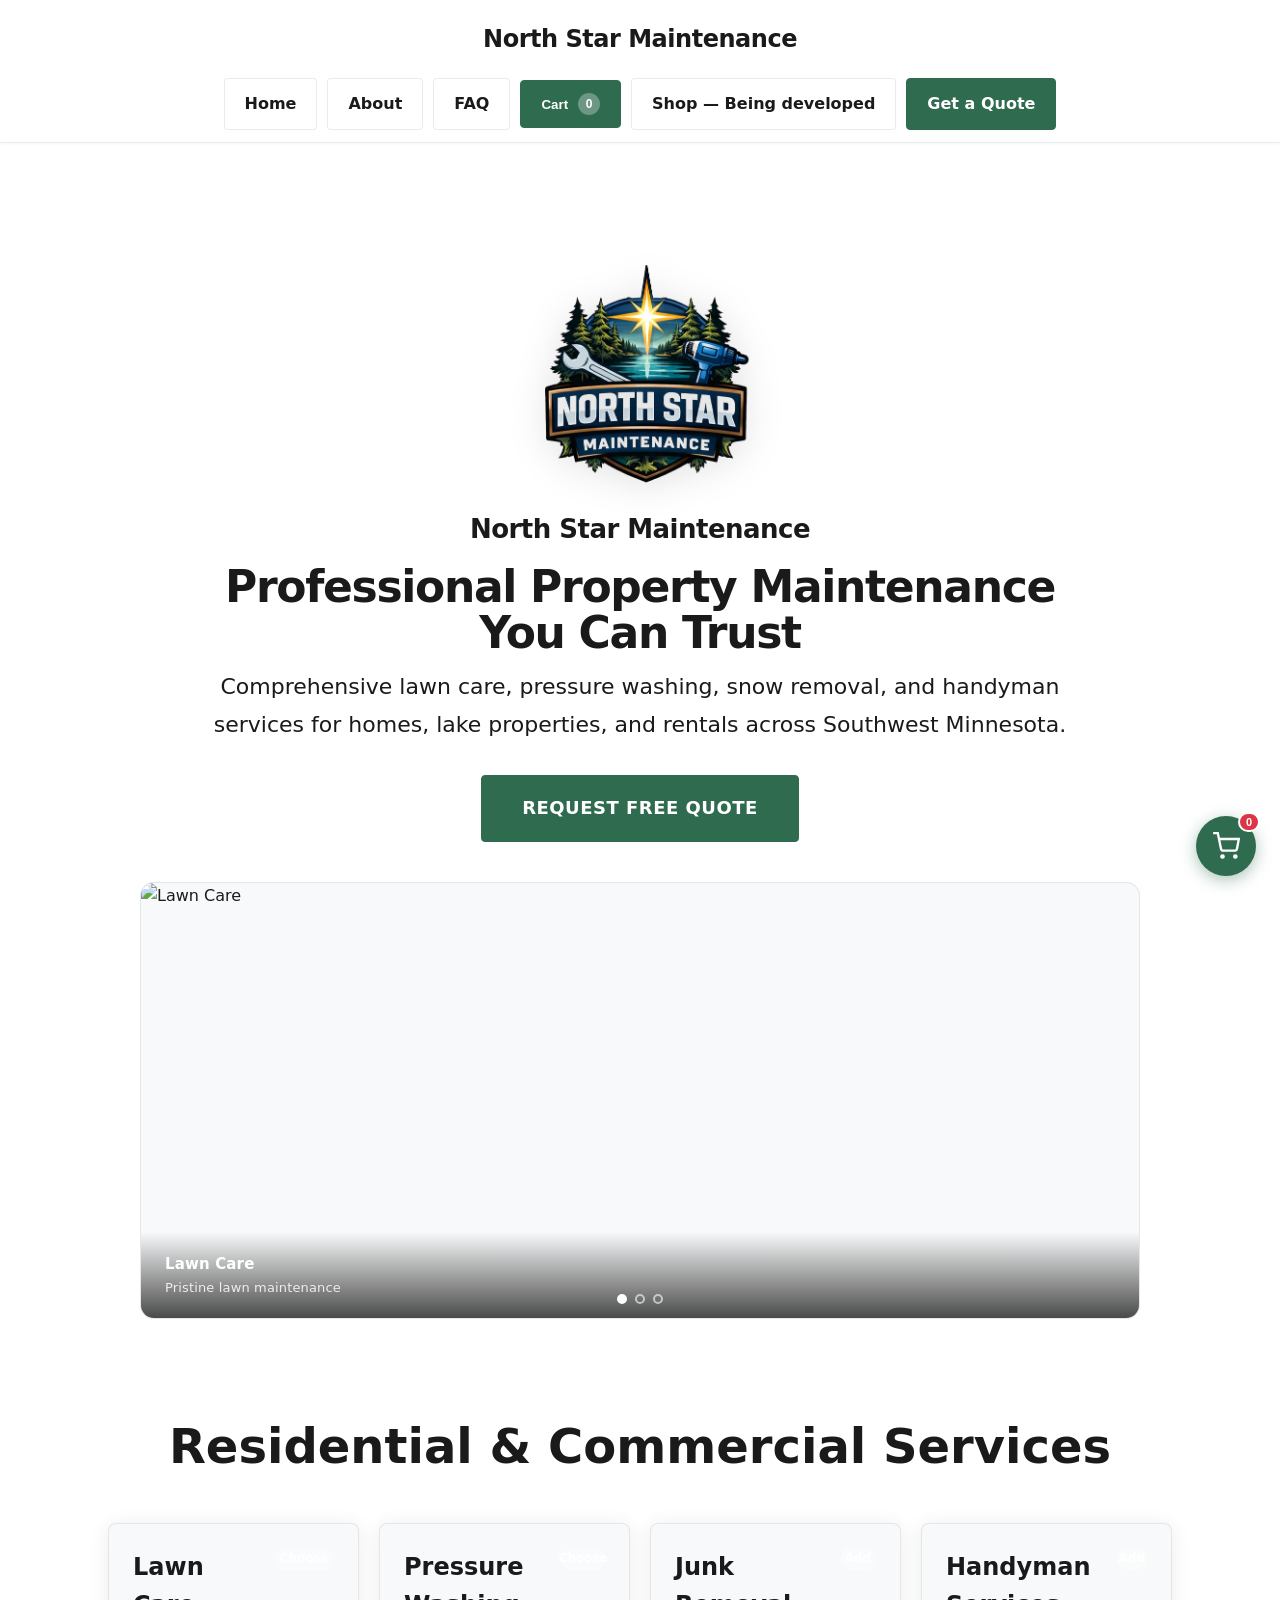
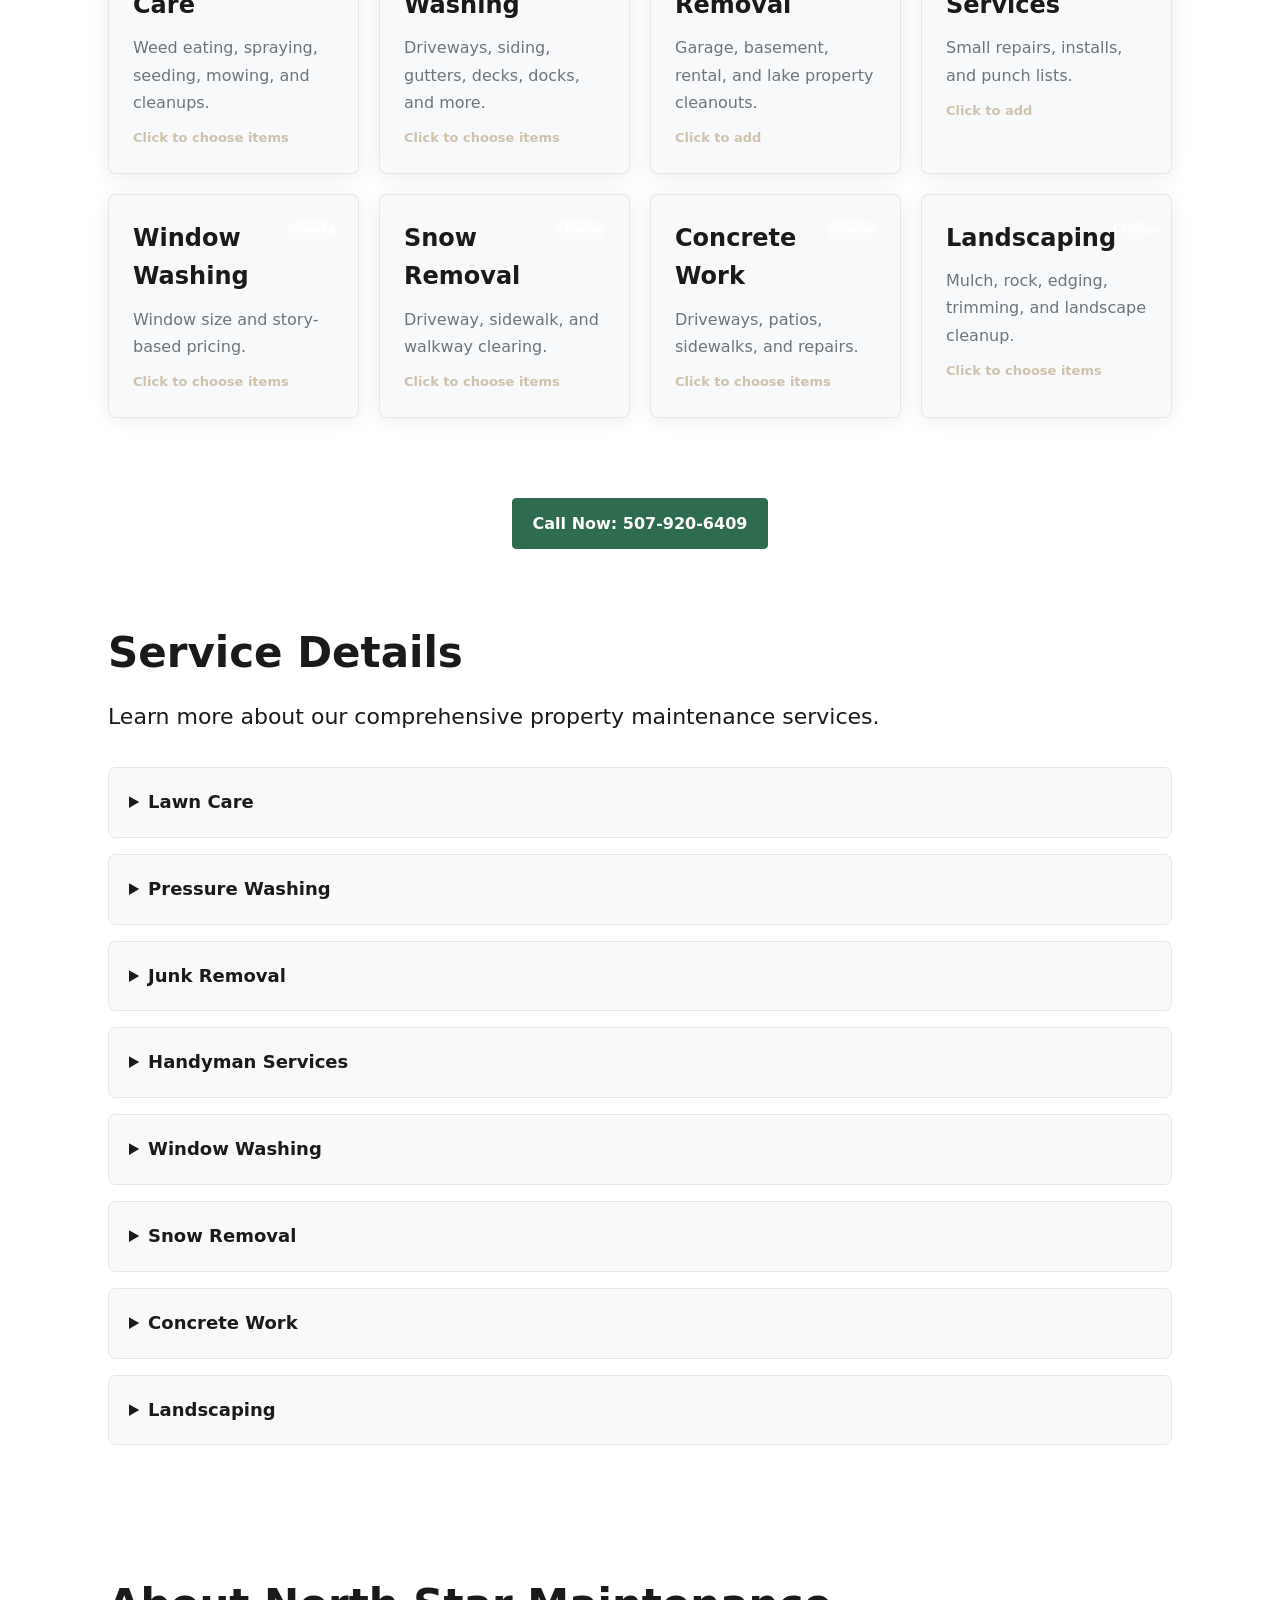
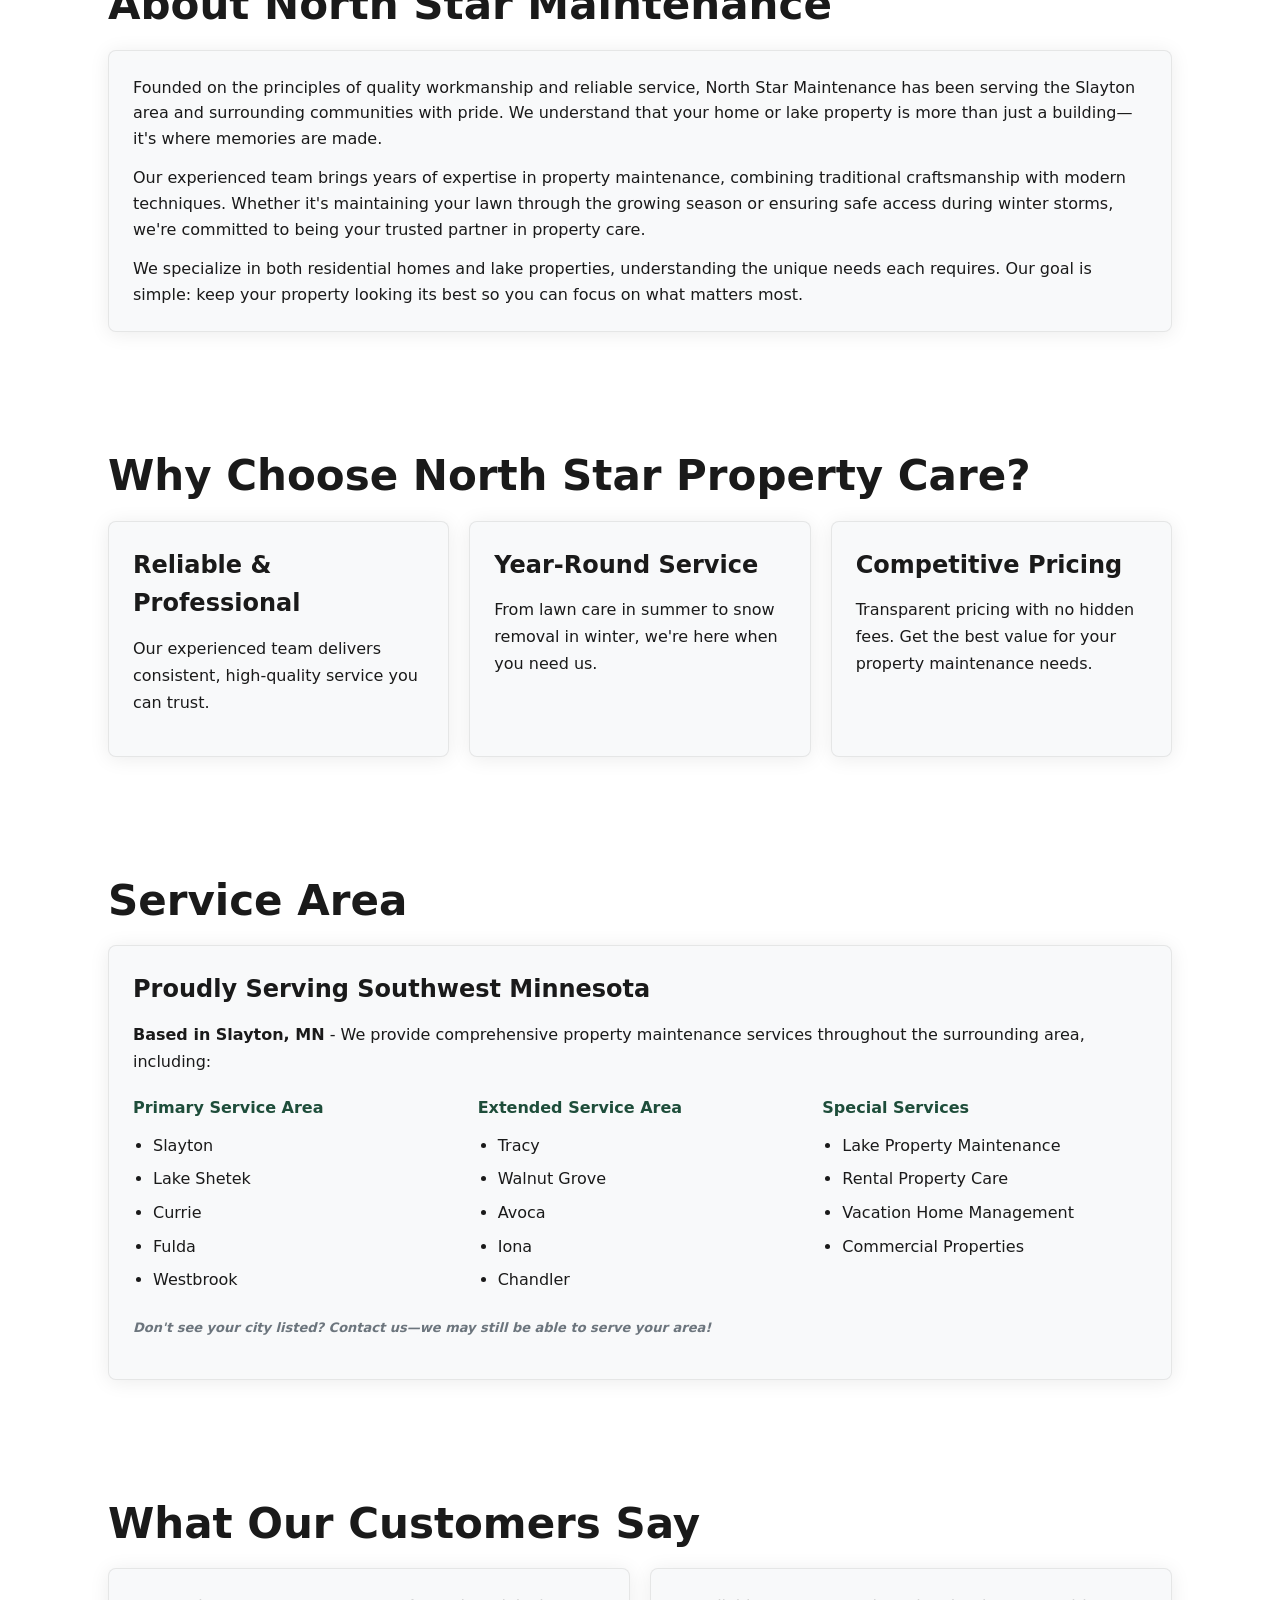
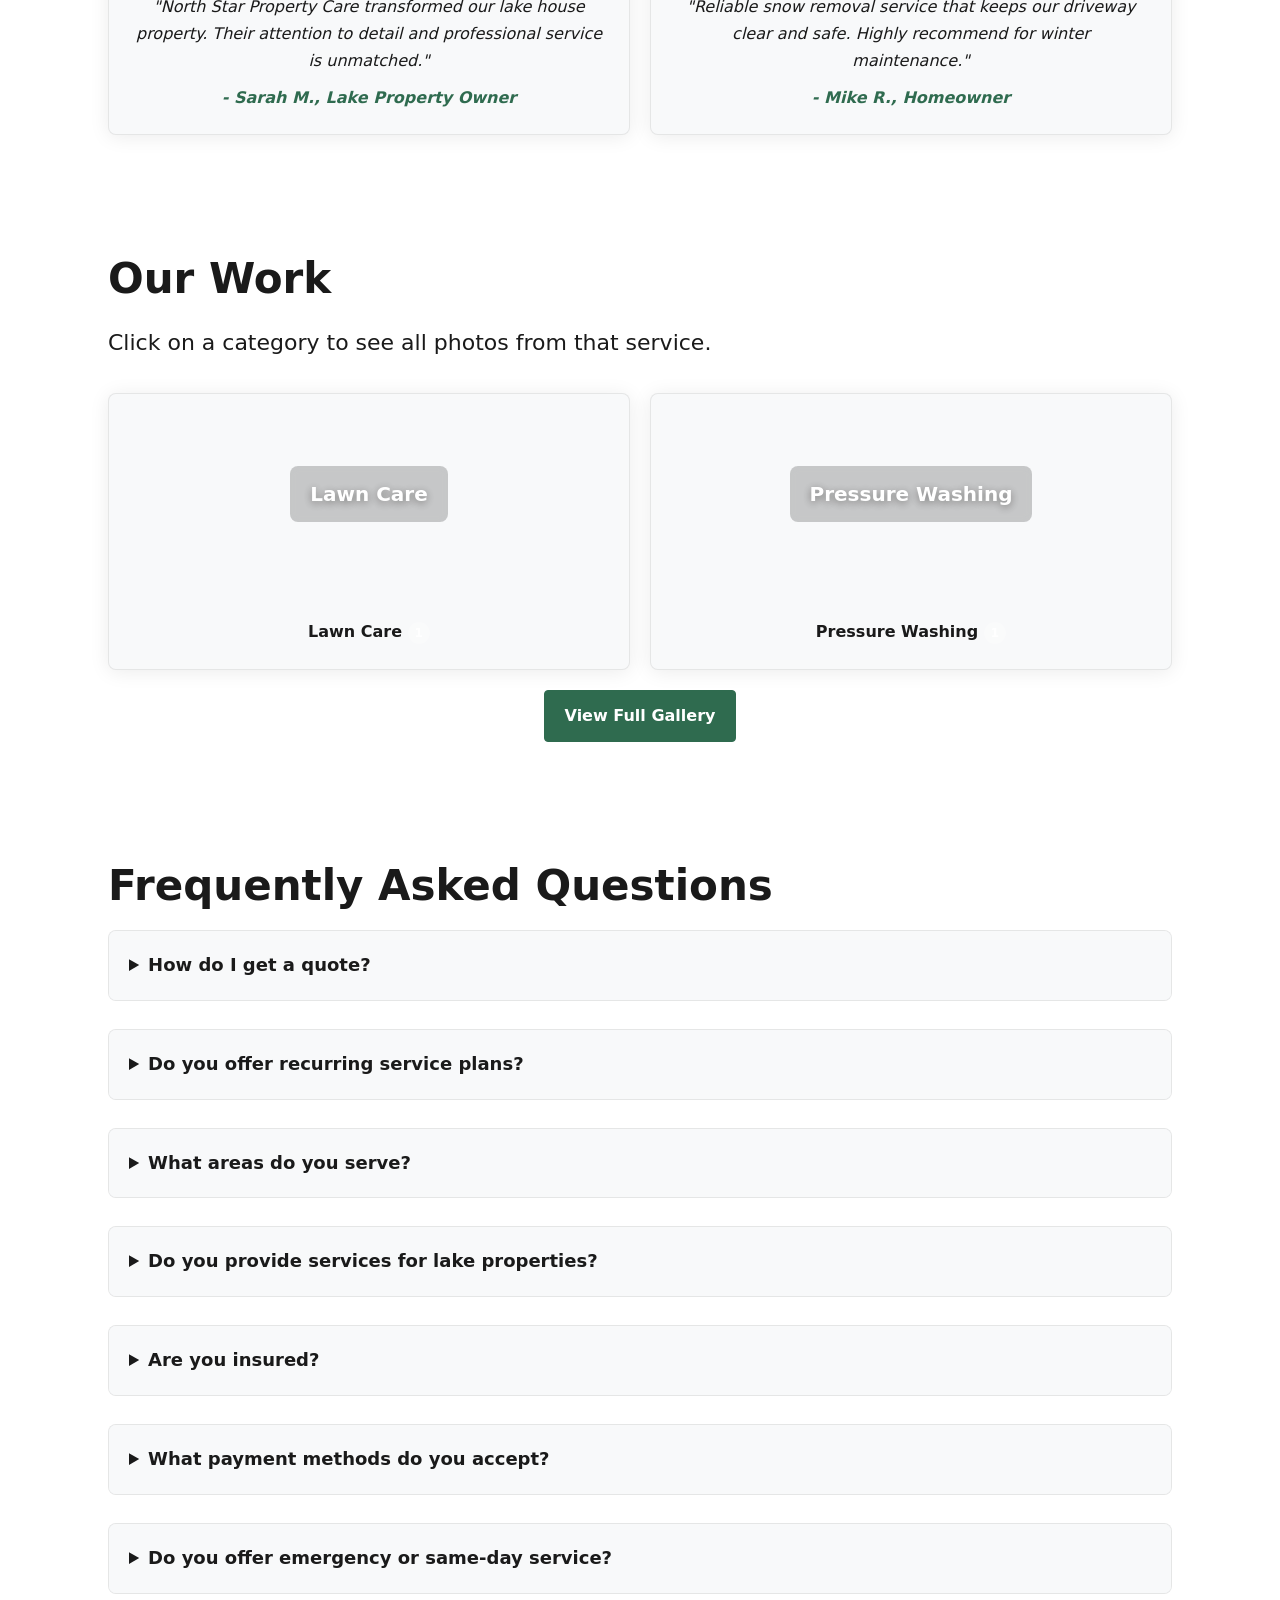
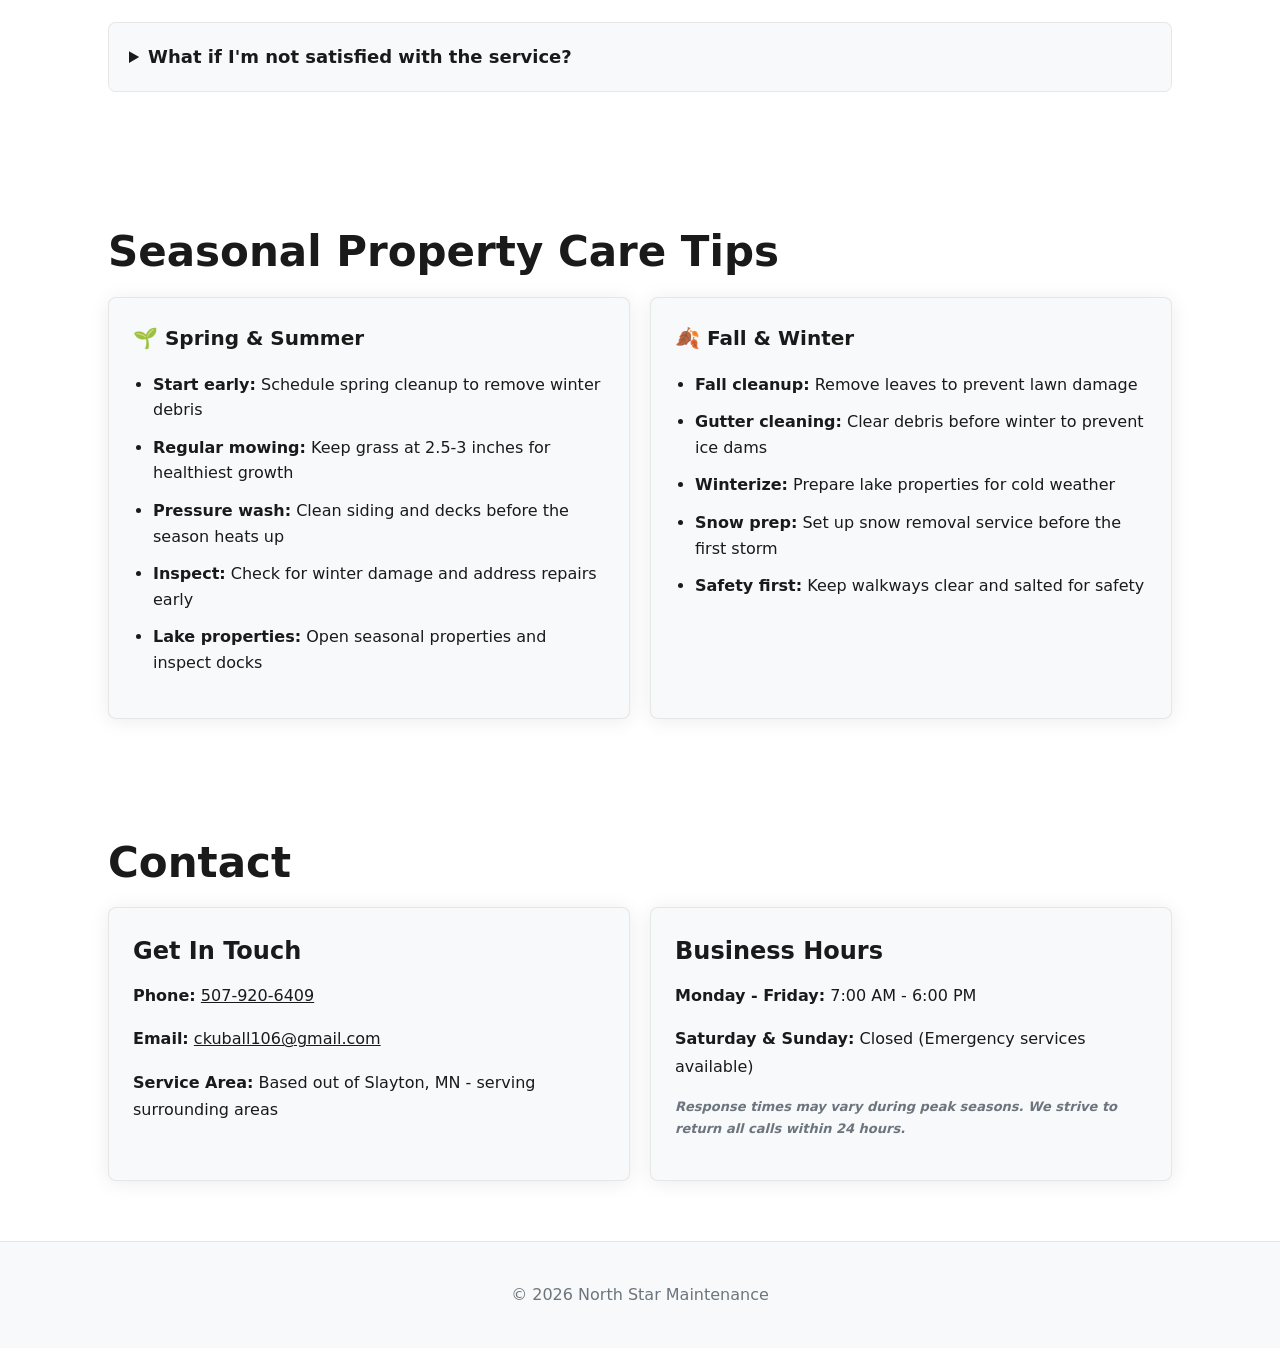
==== commit 973749eb: "Photo gallery overhaul: admin w/ GitHub API, homepage slideshow, gallery fetch" ====
--- a/index.html
+++ b/index.html
@@ -47,6 +47,16 @@
       Comprehensive lawn care, pressure washing, snow removal, and handyman services for homes, lake properties, and rentals across Southwest Minnesota.
     </p>
     <a class="btn primary cta-large" href="#services">Request Free Quote</a>
+  </section>
+
+  <!-- Photo Slideshow -->
+  <section id="slideshow-section" style="display:none;">
+    <div class="slideshow">
+      <div class="slideshow-track" id="slideshowTrack"></div>
+      <button class="slideshow-btn slideshow-prev" id="slidePrev" aria-label="Previous">&#8249;</button>
+      <button class="slideshow-btn slideshow-next" id="slideNext" aria-label="Next">&#8250;</button>
+      <div class="slideshow-dots" id="slideDots"></div>
+    </div>
   </section>
 
   <section id="services">
@@ -471,20 +481,20 @@
           <input type="tel" id="qPhone" name="phone" required>
         </div>
         <div class="form-group">
-          <label for="qEmail">Email</label>
-          <input type="email" id="qEmail" name="email">
+          <label for="qEmail">Email *</label>
+          <input type="email" id="qEmail" name="email" required>
         </div>
         <div class="form-group">
-          <label for="qAddress">Address</label>
-          <input type="text" id="qAddress" name="address">
+          <label for="qAddress">Address *</label>
+          <input type="text" id="qAddress" name="address" required>
         </div>
         <div class="form-group">
-          <label for="qCity">City</label>
-          <input type="text" id="qCity" name="city">
+          <label for="qCity">City *</label>
+          <input type="text" id="qCity" name="city" required>
         </div>
         <div class="form-group">
-          <label for="qState">State</label>
-          <input type="text" id="qState" name="state">
+          <label for="qState">State *</label>
+          <input type="text" id="qState" name="state" required>
         </div>
         <div class="form-group">
           <label for="qDate">Preferred Service Date *</label>
@@ -507,55 +517,16 @@
         <input type="hidden" name="cart" id="cartData">
         <input type="hidden" name="name" id="qName">
         <input type="hidden" name="estimated_total" id="hiddenTotal">
-        <!-- Line item fields for each service (1-8) -->
-        <input type="hidden" name="name_1" id="hiddenName1">
-        <input type="hidden" name="qty_1" id="hiddenQty1">
-        <input type="hidden" name="price_1" id="hiddenPrice1">
-        <input type="hidden" name="name_2" id="hiddenName2">
-        <input type="hidden" name="qty_2" id="hiddenQty2">
-        <input type="hidden" name="price_2" id="hiddenPrice2">
-        <input type="hidden" name="name_3" id="hiddenName3">
-        <input type="hidden" name="qty_3" id="hiddenQty3">
-        <input type="hidden" name="price_3" id="hiddenPrice3">
-        <input type="hidden" name="name_4" id="hiddenName4">
-        <input type="hidden" name="qty_4" id="hiddenQty4">
-        <input type="hidden" name="price_4" id="hiddenPrice4">
-        <input type="hidden" name="name_5" id="hiddenName5">
-        <input type="hidden" name="qty_5" id="hiddenQty5">
-        <input type="hidden" name="price_5" id="hiddenPrice5">
-        <input type="hidden" name="name_6" id="hiddenName6">
-        <input type="hidden" name="qty_6" id="hiddenQty6">
-        <input type="hidden" name="price_6" id="hiddenPrice6">
-        <input type="hidden" name="name_7" id="hiddenName7">
-        <input type="hidden" name="qty_7" id="hiddenQty7">
-        <input type="hidden" name="price_7" id="hiddenPrice7">
-        <input type="hidden" name="name_8" id="hiddenName8">
-        <input type="hidden" name="qty_8" id="hiddenQty8">
-        <input type="hidden" name="price_8" id="hiddenPrice8">
-        <input type="hidden" name="name_9" id="hiddenName9">
-        <input type="hidden" name="qty_9" id="hiddenQty9">
-        <input type="hidden" name="price_9" id="hiddenPrice9">
-        <input type="hidden" name="name_10" id="hiddenName10">
-        <input type="hidden" name="qty_10" id="hiddenQty10">
-        <input type="hidden" name="price_10" id="hiddenPrice10">
-        <input type="hidden" name="name_11" id="hiddenName11">
-        <input type="hidden" name="qty_11" id="hiddenQty11">
-        <input type="hidden" name="price_11" id="hiddenPrice11">
-        <input type="hidden" name="name_12" id="hiddenName12">
-        <input type="hidden" name="qty_12" id="hiddenQty12">
-        <input type="hidden" name="price_12" id="hiddenPrice12">
+        <input type="hidden" name="line_items_data" id="hiddenLineItemsData">
       </form>
 
       <!-- Success screen shown after submission -->
       <div id="quoteSuccess" style="display:none; text-align:center; padding:24px 12px">
         <div style="font-size:52px; margin-bottom:10px">✅</div>
-        <h3 style="margin:0 0 8px">Request Sent!</h3>
-        <p id="quoteSuccessMsg" style="margin:0 0 12px; color:var(--muted)">We'll reach out soon to confirm your appointment.</p>
-        <a id="jobberContinueBtn" href="#" target="_blank" rel="noopener noreferrer" class="btn" style="display:none; margin-bottom:12px; text-decoration:none">Continue in Jobber</a>
-        <br>
-        <a id="addToCalBtn" href="#" target="_blank" rel="noopener noreferrer" class="btn primary" style="display:inline-block; margin-bottom:14px; text-decoration:none">📅 Add to Google Calendar</a>
-        <br>
-        <button class="btn" id="quoteDoneBtn">Done</button>
+        <h3 style="margin:0 0 8px">Quote Request Sent!</h3>
+        <p id="quoteSuccessMsg" style="margin:0 0 6px; color:var(--muted)">Thank you! We've received your request and will review it shortly.</p>
+        <p style="margin:0 0 18px; color:var(--muted); font-size:13px;">We'll reach out to confirm scheduling and finalize your quote.</p>
+        <button class="btn primary" id="quoteDoneBtn">Done</button>
       </div>
     </div>
     <div class="modal-foot" id="quoteModalFoot">
@@ -649,6 +620,25 @@
     </div>
   </div>
 
+  <!-- Window Quantity Modal -->
+  <div class="modal" id="winQtyModal">
+    <div class="modal-head">
+      <b id="winQtyTitle">How many windows?</b>
+      <button class="iconbtn" id="winQtyClose" title="Close">✕</button>
+    </div>
+    <div class="modal-body">
+      <p class="muted" id="winQtySubtitle">Enter the number of windows for this size.</p>
+      <div class="form-group">
+        <label for="winQtyInput">Number of Windows</label>
+        <input type="number" id="winQtyInput" placeholder="e.g., 5" min="1" value="1" style="padding:12px; border-radius:8px; border:1px solid var(--line); background:rgba(255,255,255,.04); color:var(--text); width:100%; font-size:16px;">
+      </div>
+    </div>
+    <div class="modal-foot">
+      <button class="btn" id="winQtyCancel">Cancel</button>
+      <button class="btn primary" id="winQtyConfirm">Add to Cart</button>
+    </div>
+  </div>
+
   <!-- Square Footage Modal (for concrete work) -->
   <div class="modal" id="sqftModal">
     <div class="modal-head">
@@ -662,9 +652,12 @@
         <input type="number" id="sqftInput" placeholder="e.g., 500" min="0" style="padding:12px; border-radius:8px; border:1px solid var(--line); background:rgba(255,255,255,.04); color:var(--text); width:100%; font-size:16px;">
         <div class="muted" style="margin-top:8px; font-size:13px;">You can skip this and we'll estimate based on your project details.</div>
       </div>
-    </div>
-    <div class="modal-foot">
-      <button class="btn" id="sqftSkip">Skip</button>
+      <div class="form-group" style="margin-top:12px;">
+        <label for="sqftNote">Note (optional)</label>
+        <textarea id="sqftNote" placeholder="Any details about the job..." rows="3" style="padding:12px; border-radius:8px; border:1px solid var(--line); background:rgba(255,255,255,.04); color:var(--text); width:100%; font-size:14px; font-family:inherit; resize:vertical;"></textarea>
+      </div>
+    </div>
+    <div class="modal-foot">
       <button class="btn primary" id="sqftConfirm">Add to Cart</button>
     </div>
   </div>
--- a/styles.css
+++ b/styles.css
@@ -1278,6 +1278,111 @@
   text-align:right;
 }
 
+/* ── Photo Slideshow ── */
+.slideshow {
+  position: relative;
+  width: 100%;
+  max-width: 1000px;
+  margin: 0 auto;
+  border-radius: 14px;
+  overflow: hidden;
+  aspect-ratio: 16 / 7;
+  background: var(--card);
+  border: 1px solid var(--line);
+}
+.slideshow-track {
+  position: relative;
+  width: 100%;
+  height: 100%;
+}
+.slideshow-slide {
+  position: absolute;
+  inset: 0;
+  opacity: 0;
+  transition: opacity 0.8s ease;
+}
+.slideshow-slide.active { opacity: 1; }
+.slideshow-slide img {
+  width: 100%;
+  height: 100%;
+  object-fit: cover;
+  display: block;
+}
+.slideshow-slide .slide-caption {
+  position: absolute;
+  bottom: 0;
+  left: 0;
+  right: 0;
+  padding: 20px 24px;
+  background: linear-gradient(transparent, rgba(0,0,0,.7));
+  color: #fff;
+  font-weight: 700;
+  font-size: 15px;
+  letter-spacing: 0.01em;
+}
+.slideshow-slide .slide-caption .slide-desc {
+  font-weight: 400;
+  font-size: 13px;
+  opacity: .85;
+  margin-top: 2px;
+}
+.slideshow-btn {
+  position: absolute;
+  top: 50%;
+  transform: translateY(-50%);
+  width: 44px;
+  height: 44px;
+  border-radius: 50%;
+  border: none;
+  background: rgba(0,0,0,.45);
+  color: #fff;
+  font-size: 24px;
+  cursor: pointer;
+  z-index: 2;
+  display: flex;
+  align-items: center;
+  justify-content: center;
+  opacity: 0;
+  transition: opacity .3s;
+}
+.slideshow:hover .slideshow-btn { opacity: 1; }
+.slideshow-prev { left: 12px; }
+.slideshow-next { right: 12px; }
+.slideshow-btn:hover { background: rgba(0,0,0,.7); }
+.slideshow-dots {
+  position: absolute;
+  bottom: 14px;
+  left: 50%;
+  transform: translateX(-50%);
+  display: flex;
+  gap: 8px;
+  z-index: 2;
+}
+.slideshow-dot {
+  width: 10px;
+  height: 10px;
+  border-radius: 50%;
+  border: 2px solid rgba(255,255,255,.6);
+  background: transparent;
+  cursor: pointer;
+  padding: 0;
+  transition: background .3s;
+}
+.slideshow-dot.active {
+  background: #fff;
+  border-color: #fff;
+}
+#slideshow-section {
+  margin: -40px auto 40px;
+  padding: 0 20px;
+}
+@media(max-width:720px) {
+  .slideshow { aspect-ratio: 4 / 3; border-radius: 10px; }
+  #slideshow-section { margin: -20px auto 30px; padding: 0 10px; }
+  .slideshow-btn { opacity: 1; width: 36px; height: 36px; font-size: 20px; }
+  .slideshow-slide .slide-caption { padding: 14px 16px; font-size: 13px; }
+}
+
 /* Gallery styles */
 .gallery-item{
   padding:0;
